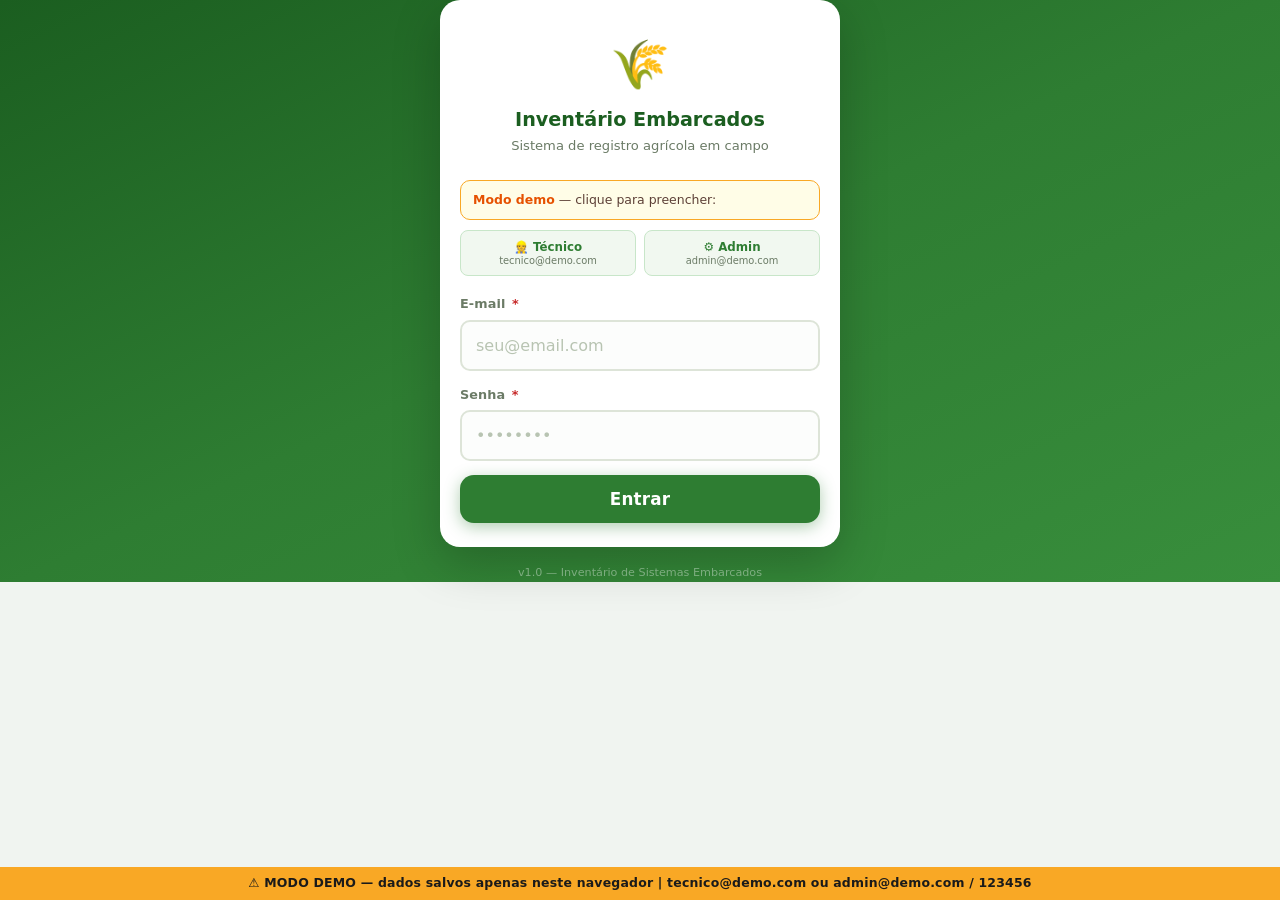
==== inventario.html @ 9b9efb74 "feat: sistema de inventário de sistemas embarcados agrícolas - Login com modo demo (Firebase mock vi" ====
<!DOCTYPE html>
<html lang="pt-BR">
<head>
  <meta charset="UTF-8">
  <meta name="viewport" content="width=device-width, initial-scale=1.0, maximum-scale=1.0">
  <meta name="theme-color" content="#1b5e20">
  <title>Inventário — Sistemas Embarcados</title>
  <link rel="stylesheet" href="css/style.css">
  <style>
    /* ── Grupos de equipamento ───────────────────────────── */
    .equip-group {
      background: #f5f8f4;
      border-radius: 12px;
      padding: 10px;
      margin-bottom: 10px;
    }
    .equip-group:last-child { margin-bottom: 0; }

    .equip-group__header {
      display: flex;
      align-items: center;
      gap: 7px;
      margin-bottom: 9px;
      padding-bottom: 7px;
      border-bottom: 1.5px solid #e0e8db;
    }
    .equip-group__icon { font-size: 1rem; line-height: 1; }
    .equip-group__name {
      font-size: .72rem;
      font-weight: 800;
      color: var(--green-dark);
      text-transform: uppercase;
      letter-spacing: .5px;
    }
    .equip-group__count {
      margin-left: auto;
      font-size: .68rem;
      color: var(--text-muted);
      font-weight: 600;
    }
    .equip-group__count.done { color: var(--green); }

    /* ── Cards multi-foto ────────────────────────────────── */
    .item-card {
      position: relative;
      background: var(--surface);
      border-radius: 10px;
      border: 1.5px solid var(--border);
      display: flex;
      flex-direction: column;
      overflow: hidden;
    }

    .item-card__header {
      display: flex;
      align-items: center;
      gap: 5px;
      padding: 8px 10px 7px;
      background: #f0f5ef;
      border-bottom: 1px solid var(--border);
    }
    .item-card__icon { font-size: .88rem; line-height: 1; }
    .item-card__name { font-size: .7rem; font-weight: 700; color: var(--green-dark); flex: 1; }
    .item-card__badge {
      font-size: .6rem;
      font-weight: 700;
      background: #e0ebe0;
      color: var(--text-muted);
      padding: 2px 7px;
      border-radius: 20px;
      min-width: 26px;
      text-align: center;
      transition: background .2s, color .2s;
      white-space: nowrap;
    }
    .item-card__badge.has-photos { background: var(--green); color: #fff; }

    .item-card__thumbs {
      display: flex;
      gap: 5px;
      padding: 7px 8px;
      min-height: 68px;
      overflow-x: auto;
      align-items: center;
      -webkit-overflow-scrolling: touch;
      scrollbar-width: none;
    }
    .item-card__thumbs::-webkit-scrollbar { display: none; }

    .thumb-item {
      position: relative;
      flex-shrink: 0;
      width: 50px;
      height: 50px;
      border-radius: 6px;
      overflow: hidden;
      background: #dde8d8;
    }
    .thumb-item img { width: 100%; height: 100%; object-fit: cover; display: block; }
    .thumb-del {
      position: absolute;
      top: 2px; right: 2px;
      width: 17px; height: 17px;
      border-radius: 50%;
      background: rgba(0,0,0,.6);
      color: #fff;
      border: none;
      font-size: 9px;
      display: flex; align-items: center; justify-content: center;
      cursor: pointer;
      padding: 0; line-height: 1;
      touch-action: manipulation;
      -webkit-tap-highlight-color: transparent;
    }

    .thumb-add {
      flex-shrink: 0;
      width: 50px; height: 50px;
      border-radius: 6px;
      border: 2px dashed #a5d6a7;
      display: flex; flex-direction: column;
      align-items: center; justify-content: center;
      gap: 1px;
      cursor: pointer;
      background: #f3f8f2;
      touch-action: manipulation;
      -webkit-tap-highlight-color: transparent;
      transition: background .15s, border-color .15s;
    }
    .thumb-add:active { background: #e2f0e2; border-color: var(--green); }
    .thumb-add__icon { font-size: 1.2rem; line-height: 1; }
    .thumb-add__text { font-size: .5rem; font-weight: 700; color: var(--green); text-transform: uppercase; letter-spacing: .3px; }

    .item-card__loading {
      display: none;
      position: absolute; inset: 0;
      background: rgba(255,255,255,.82);
      z-index: 5; border-radius: 10px;
      align-items: center; justify-content: center;
    }
    .item-card__loading.active { display: flex; }

    .item-card__fields {
      padding: 0 8px 8px;
      display: flex; flex-direction: column; gap: 5px;
    }
    .item-card__fields input {
      font-size: 14px;
      padding: 7px 9px;
      border: 1.5px solid var(--border);
      border-radius: 7px;
      width: 100%;
      background: #f9fbf8;
      color: var(--text);
      font-family: inherit;
      -webkit-appearance: none;
    }
    .item-card__fields input:focus {
      outline: none; border-color: var(--green-light); background: #fff;
    }
    .item-card__fields input::placeholder { color: #a8b8a4; font-size: .72rem; }

    /* input file escondido */
    .item-file { display: none; }
  </style>
</head>
<body>

<!-- ═══ TOPBAR ══════════════════════════════════════════════ -->
<header class="topbar">
  <div class="topbar__brand">
    <span class="brand-icon">🌾</span>
    <span>Embarcados</span>
  </div>
  <div class="topbar__actions">
    <span class="topbar__user" id="user-name"></span>
    <a href="admin.html" class="btn btn--ghost" id="admin-link" style="display:none">⚙</a>
    <button class="btn btn--ghost" id="btn-logout">Sair</button>
  </div>
</header>

<!-- ═══ FORMULÁRIO ══════════════════════════════════════════ -->
<main class="container">
  <form id="form-inventario" novalidate>

    <!-- ── IDENTIFICAÇÃO ──────────────────────────────────── -->
    <div class="simple-card">
      <p class="simple-card__title">🚜 Identificação</p>
      <div class="id-row">
        <div class="form-group" style="margin:0">
          <label for="matricula">Matrícula <span class="required">*</span></label>
          <input type="text" id="matricula" placeholder="Ex: 12345"
                 inputmode="numeric" autocomplete="off" style="font-weight:700">
        </div>
        <div class="form-group" style="margin:0">
          <label for="frota">Frota <span class="required">*</span></label>
          <input type="text" id="frota" placeholder="Ex: F-001"
                 autocomplete="off" style="font-weight:700">
        </div>
      </div>
    </div>

    <!-- ── STATUS ─────────────────────────────────────────── -->
    <div class="simple-card">
      <p class="simple-card__title">📋 Status <span class="required">*</span></p>
      <div class="status-row">
        <label class="status-btn" id="lbl-instalado">
          <input type="radio" name="status" value="instalados">
          ✅ Instalados
        </label>
        <label class="status-btn" id="lbl-retirado">
          <input type="radio" name="status" value="retirados">
          🔧 Retirados
        </label>
      </div>
    </div>

    <!-- ── FOTOS E SÉRIES ──────────────────────────────────── -->
    <div class="simple-card">
      <p class="simple-card__title">
        📷 Fotos e séries
        <span style="font-weight:400;text-transform:none;letter-spacing:0;font-size:.68rem">(série opcional · fotos ilimitadas)</span>
      </p>

      <!-- Barra de progresso global -->
      <div class="photo-progress">
        <div class="photo-progress__bar">
          <div class="photo-progress__fill" id="progress-fill"></div>
        </div>
        <span class="photo-progress__text" id="progress-text">0 / 8</span>
      </div>

      <!-- ══ BORDO — Bordo + Tela + Chip ══ -->
      <div class="equip-group" id="group-bordo">
        <div class="equip-group__header">
          <span class="equip-group__icon">📱</span>
          <span class="equip-group__name">Bordo</span>
          <span class="equip-group__count" id="count-bordo">0 / 3</span>
        </div>
        <div class="items-grid">

          <!-- Bordo (unidade) -->
          <div class="item-card" id="card-bordo">
            <div class="item-card__header">
              <span class="item-card__icon">📱</span>
              <span class="item-card__name">Bordo</span>
              <span class="item-card__badge" id="badge-bordo">0</span>
            </div>
            <div class="item-card__loading" id="loading-bordo"><span class="spinner spinner--green"></span></div>
            <div class="item-card__thumbs" id="thumbs-bordo">
              <label class="thumb-add" for="foto-bordo">
                <span class="thumb-add__icon">📷</span>
                <span class="thumb-add__text">foto</span>
              </label>
            </div>
            <input type="file" class="item-file" id="foto-bordo" accept="image/*" data-type="bordo" data-group="bordo">
            <div class="item-card__fields">
              <input type="text" id="serie-bordo" placeholder="Nº série bordo" autocomplete="off">
            </div>
          </div>

          <!-- Tela -->
          <div class="item-card" id="card-tela">
            <div class="item-card__header">
              <span class="item-card__icon">🖥</span>
              <span class="item-card__name">Tela</span>
              <span class="item-card__badge" id="badge-tela">0</span>
            </div>
            <div class="item-card__loading" id="loading-tela"><span class="spinner spinner--green"></span></div>
            <div class="item-card__thumbs" id="thumbs-tela">
              <label class="thumb-add" for="foto-tela">
                <span class="thumb-add__icon">📷</span>
                <span class="thumb-add__text">foto</span>
              </label>
            </div>
            <input type="file" class="item-file" id="foto-tela" accept="image/*" data-type="tela" data-group="bordo">
            <div class="item-card__fields">
              <input type="text" id="serie-tela" placeholder="Nº série tela" autocomplete="off">
            </div>
          </div>

          <!-- Chip Bordo -->
          <div class="item-card" id="card-chip-bordo">
            <div class="item-card__header">
              <span class="item-card__icon">📶</span>
              <span class="item-card__name">Chip Bordo</span>
              <span class="item-card__badge" id="badge-chip-bordo">0</span>
            </div>
            <div class="item-card__loading" id="loading-chip-bordo"><span class="spinner spinner--green"></span></div>
            <div class="item-card__thumbs" id="thumbs-chip-bordo">
              <label class="thumb-add" for="foto-chip-bordo">
                <span class="thumb-add__icon">📷</span>
                <span class="thumb-add__text">foto</span>
              </label>
            </div>
            <input type="file" class="item-file" id="foto-chip-bordo" accept="image/*" data-type="chip-bordo" data-group="bordo">
            <div class="item-card__fields">
              <input type="text" id="chip-bordo" placeholder="Número do chip" inputmode="numeric" autocomplete="off">
            </div>
          </div>

        </div>
      </div><!-- /group bordo -->

      <!-- ══ RÁDIO ══ -->
      <div class="equip-group" id="group-radio">
        <div class="equip-group__header">
          <span class="equip-group__icon">📻</span>
          <span class="equip-group__name">Rádio</span>
          <span class="equip-group__count" id="count-radio">0 / 1</span>
        </div>
        <div class="items-grid">

          <div class="item-card" id="card-radio">
            <div class="item-card__header">
              <span class="item-card__icon">📻</span>
              <span class="item-card__name">Rádio</span>
              <span class="item-card__badge" id="badge-radio">0</span>
            </div>
            <div class="item-card__loading" id="loading-radio"><span class="spinner spinner--green"></span></div>
            <div class="item-card__thumbs" id="thumbs-radio">
              <label class="thumb-add" for="foto-radio">
                <span class="thumb-add__icon">📷</span>
                <span class="thumb-add__text">foto</span>
              </label>
            </div>
            <input type="file" class="item-file" id="foto-radio" accept="image/*" data-type="radio" data-group="radio">
            <div class="item-card__fields">
              <input type="text" id="serie-radio" placeholder="Nº série rádio" autocomplete="off">
              <input type="text" id="id-radio"    placeholder="ID rádio"        autocomplete="off">
            </div>
          </div>

        </div>
      </div><!-- /group radio -->

      <!-- ══ PILOTO AUTOMÁTICO — Monitor + Receptor + Nave ══ -->
      <div class="equip-group" id="group-piloto">
        <div class="equip-group__header">
          <span class="equip-group__icon">🎯</span>
          <span class="equip-group__name">Piloto Automático</span>
          <span class="equip-group__count" id="count-piloto">0 / 3</span>
        </div>
        <div class="items-grid">

          <!-- Monitor -->
          <div class="item-card" id="card-monitor">
            <div class="item-card__header">
              <span class="item-card__icon">🖥</span>
              <span class="item-card__name">Monitor</span>
              <span class="item-card__badge" id="badge-monitor">0</span>
            </div>
            <div class="item-card__loading" id="loading-monitor"><span class="spinner spinner--green"></span></div>
            <div class="item-card__thumbs" id="thumbs-monitor">
              <label class="thumb-add" for="foto-monitor">
                <span class="thumb-add__icon">📷</span>
                <span class="thumb-add__text">foto</span>
              </label>
            </div>
            <input type="file" class="item-file" id="foto-monitor" accept="image/*" data-type="monitor" data-group="piloto">
            <div class="item-card__fields">
              <input type="text" id="serie-monitor" placeholder="Nº série monitor" autocomplete="off">
            </div>
          </div>

          <!-- Receptor -->
          <div class="item-card" id="card-receptor">
            <div class="item-card__header">
              <span class="item-card__icon">📡</span>
              <span class="item-card__name">Receptor</span>
              <span class="item-card__badge" id="badge-receptor">0</span>
            </div>
            <div class="item-card__loading" id="loading-receptor"><span class="spinner spinner--green"></span></div>
            <div class="item-card__thumbs" id="thumbs-receptor">
              <label class="thumb-add" for="foto-receptor">
                <span class="thumb-add__icon">📷</span>
                <span class="thumb-add__text">foto</span>
              </label>
            </div>
            <input type="file" class="item-file" id="foto-receptor" accept="image/*" data-type="receptor" data-group="piloto">
            <div class="item-card__fields">
              <input type="text" id="serie-receptor" placeholder="Nº série receptor" autocomplete="off">
            </div>
          </div>

          <!-- Nave -->
          <div class="item-card" id="card-nave">
            <div class="item-card__header">
              <span class="item-card__icon">🛰</span>
              <span class="item-card__name">Nave</span>
              <span class="item-card__badge" id="badge-nave">0</span>
            </div>
            <div class="item-card__loading" id="loading-nave"><span class="spinner spinner--green"></span></div>
            <div class="item-card__thumbs" id="thumbs-nave">
              <label class="thumb-add" for="foto-nave">
                <span class="thumb-add__icon">📷</span>
                <span class="thumb-add__text">foto</span>
              </label>
            </div>
            <input type="file" class="item-file" id="foto-nave" accept="image/*" data-type="nave" data-group="piloto">
            <div class="item-card__fields">
              <input type="text" id="serie-nave"  placeholder="Nº série nave"  autocomplete="off">
              <input type="text" id="serie-tm200" placeholder="Nº série TM200" autocomplete="off">
              <input type="text" id="serie-ag850" placeholder="Nº série AG850" autocomplete="off">
            </div>
          </div>

        </div>
      </div><!-- /group piloto -->

      <!-- ══ AUTOMAÇÃO ══ -->
      <div class="equip-group" id="group-automacao">
        <div class="equip-group__header">
          <span class="equip-group__icon">⚙️</span>
          <span class="equip-group__name">Automação</span>
          <span class="equip-group__count" id="count-automacao">0 / 1</span>
        </div>
        <div class="items-grid">

          <div class="item-card" id="card-automacao">
            <div class="item-card__header">
              <span class="item-card__icon">⚙️</span>
              <span class="item-card__name">Automação</span>
              <span class="item-card__badge" id="badge-automacao">0</span>
            </div>
            <div class="item-card__loading" id="loading-automacao"><span class="spinner spinner--green"></span></div>
            <div class="item-card__thumbs" id="thumbs-automacao">
              <label class="thumb-add" for="foto-automacao">
                <span class="thumb-add__icon">📷</span>
                <span class="thumb-add__text">foto</span>
              </label>
            </div>
            <input type="file" class="item-file" id="foto-automacao" accept="image/*" data-type="automacao" data-group="automacao">
            <div class="item-card__fields">
              <input type="text" id="serie-automacao" placeholder="Nº série automação" autocomplete="off">
            </div>
          </div>

        </div>
      </div><!-- /group automacao -->

    </div><!-- /simple-card fotos -->

    <!-- ── OBSERVAÇÃO ──────────────────────────────────────── -->
    <div class="simple-card">
      <p class="simple-card__title">📝 Observação <span style="font-weight:400;text-transform:none;letter-spacing:0;font-size:.68rem">(opcional)</span></p>
      <textarea id="observacao" placeholder="Alguma observação relevante…" rows="3"></textarea>
    </div>

    <div class="form-spacer"></div>
  </form>
</main>

<!-- ═══ SUBMIT FIXO ══════════════════════════════════════════ -->
<div class="submit-bar">
  <button type="submit" form="form-inventario" class="btn btn--primary" id="btn-submit">
    <span>📤</span> Enviar Inventário
  </button>
</div>

<script src="js/firebase-demo.js"></script>
<script src="js/compress.js"></script>
<script src="js/auth.js"></script>
<script src="js/app.js"></script>
</body>
</html>
---- css/style.css ----
/* ============================================================
   RESET & BASE
   ============================================================ */
*, *::before, *::after { box-sizing: border-box; margin: 0; padding: 0; }

:root {
  --green:        #2e7d32;
  --green-light:  #43a047;
  --green-dark:   #1b5e20;
  --green-bg:     #e8f5e9;
  --accent:       #f9a825;
  --bg:           #f0f4f0;
  --surface:      #ffffff;
  --border:       #dde4d8;
  --text:         #1a2918;
  --text-muted:   #6b7b66;
  --danger:       #c62828;
  --danger-bg:    #ffebee;
  --info:         #0277bd;
  --radius:       14px;
  --radius-sm:    10px;
  --radius-xs:    7px;
  --shadow:       0 2px 12px rgba(0,0,0,.09);
  --shadow-lg:    0 8px 32px rgba(0,0,0,.14);
  --transition:   .16s ease;
  --font:         'Segoe UI', system-ui, -apple-system, sans-serif;
  /* touch target mínimo */
  --touch:        48px;
}

/* iOS: prevent scroll bounce on body */
html {
  font-size: 16px;
  -webkit-text-size-adjust: 100%;
  height: -webkit-fill-available;
}

body {
  font-family: var(--font);
  background: var(--bg);
  color: var(--text);
  line-height: 1.5;
  min-height: 100vh;
  min-height: -webkit-fill-available;
  -webkit-font-smoothing: antialiased;
  /* remove delay de toque no iOS */
  touch-action: manipulation;
}

/* Remove tap highlight azul em todo o app */
* { -webkit-tap-highlight-color: transparent; }

img { max-width: 100%; display: block; }
a   { color: var(--green); text-decoration: none; }
button { font-family: var(--font); touch-action: manipulation; }

/* ============================================================
   TOPBAR
   ============================================================ */
.topbar {
  background: var(--green-dark);
  color: #fff;
  /* safe-area para notch do iPhone */
  padding: 0 max(16px, env(safe-area-inset-right)) 0 max(16px, env(safe-area-inset-left));
  height: 54px;
  display: flex;
  align-items: center;
  justify-content: space-between;
  position: sticky;
  top: 0;
  z-index: 100;
  box-shadow: 0 2px 10px rgba(0,0,0,.22);
}
.topbar__brand {
  display: flex;
  align-items: center;
  gap: 9px;
  font-size: 1rem;
  font-weight: 700;
}
.topbar__brand .brand-icon { font-size: 1.3rem; }
.topbar__actions { display: flex; align-items: center; gap: 4px; }
.topbar__user {
  font-size: .72rem;
  color: rgba(255,255,255,.6);
  max-width: 110px;
  overflow: hidden;
  text-overflow: ellipsis;
  white-space: nowrap;
}

/* ============================================================
   BOTÕES
   ============================================================ */
.btn {
  display: inline-flex;
  align-items: center;
  justify-content: center;
  gap: 6px;
  border: none;
  border-radius: var(--radius-sm);
  cursor: pointer;
  font-weight: 600;
  transition: all var(--transition);
  touch-action: manipulation;
  user-select: none;
  text-decoration: none;
  white-space: nowrap;
  /* touch target mínimo */
  min-height: var(--touch);
}
.btn:active { transform: scale(.95); opacity: .9; }

.btn--primary {
  background: var(--green);
  color: #fff;
  padding: 0 20px;
  font-size: 1.05rem;
  width: 100%;
  border-radius: var(--radius);
  letter-spacing: .2px;
  box-shadow: 0 4px 16px rgba(46,125,50,.38);
  font-weight: 700;
}
.btn--primary:active { background: var(--green-light); }

.btn--outline {
  background: transparent;
  border: 2px solid var(--green);
  color: var(--green);
  padding: 0 16px;
  font-size: .88rem;
  min-height: 44px;
}
.btn--outline:active { background: var(--green-bg); }

.btn--ghost {
  background: transparent;
  color: rgba(255,255,255,.82);
  padding: 0 10px;
  font-size: .82rem;
  min-height: 40px;
}
.btn--ghost:active { background: rgba(255,255,255,.13); }

.btn--danger { background: var(--danger); color: #fff; padding: 0 16px; font-size: .88rem; }
.btn--sm { padding: 0 14px; font-size: .84rem; min-height: 40px; }
.btn--xs { padding: 0 10px; font-size: .76rem; min-height: 34px; }

/* ============================================================
   INPUTS — 16px previne zoom automático do iOS
   ============================================================ */
label {
  display: block;
  font-size: .8rem;
  font-weight: 700;
  color: var(--text-muted);
  margin-bottom: 6px;
  letter-spacing: .1px;
}
label .required { color: var(--danger); margin-left: 2px; }

input[type="text"],
input[type="email"],
input[type="password"],
input[type="search"],
textarea,
select {
  width: 100%;
  /* 16px = iOS não faz zoom automático no focus */
  padding: 14px;
  border: 2px solid var(--border);
  border-radius: var(--radius-sm);
  font-family: var(--font);
  font-size: 16px;
  background: #fcfdfc;
  color: var(--text);
  transition: border-color var(--transition), box-shadow var(--transition);
  appearance: none;
  -webkit-appearance: none;
  min-height: var(--touch);
}
input:focus, textarea:focus, select:focus {
  outline: none;
  border-color: var(--green);
  background: #fff;
  box-shadow: 0 0 0 3px rgba(46,125,50,.12);
}
input::placeholder, textarea::placeholder { color: #b8c4b2; }

select {
  background-image: url("data:image/svg+xml,%3Csvg xmlns='http://www.w3.org/2000/svg' width='12' height='8'%3E%3Cpath d='M1 1l5 5 5-5' stroke='%236b7b66' stroke-width='2' fill='none' stroke-linecap='round'/%3E%3C/svg%3E");
  background-repeat: no-repeat;
  background-position: right 14px center;
  padding-right: 40px;
}
textarea { resize: vertical; min-height: 90px; font-size: 16px; }

.form-group { margin-bottom: 14px; }
.form-group:last-child { margin-bottom: 0; }

/* ============================================================
   CARDS DE SEÇÃO
   ============================================================ */
.simple-card {
  background: var(--surface);
  border-radius: var(--radius);
  box-shadow: var(--shadow);
  padding: 16px;
  margin-bottom: 10px;
}
.simple-card__title {
  font-size: .72rem;
  font-weight: 700;
  color: var(--text-muted);
  text-transform: uppercase;
  letter-spacing: .6px;
  margin-bottom: 14px;
  display: flex;
  align-items: center;
  gap: 6px;
}

/* ============================================================
   STATUS BUTTONS
   ============================================================ */
.status-row { display: grid; grid-template-columns: 1fr 1fr; gap: 10px; }

.status-btn {
  display: flex;
  align-items: center;
  justify-content: center;
  gap: 8px;
  /* altura generosa para dedo */
  min-height: 58px;
  padding: 0 10px;
  border: 2px solid var(--border);
  border-radius: var(--radius);
  cursor: pointer;
  font-size: .95rem;
  font-weight: 700;
  background: #fafafa;
  transition: all var(--transition);
  user-select: none;
  touch-action: manipulation;
}
.status-btn input { display: none; }
.status-btn:active { transform: scale(.96); }

.status-btn.selected-instalado {
  background: var(--green-bg);
  border-color: var(--green);
  color: var(--green-dark);
  box-shadow: 0 2px 10px rgba(46,125,50,.2);
}
.status-btn.selected-retirado {
  background: var(--danger-bg);
  border-color: var(--danger);
  color: var(--danger);
  box-shadow: 0 2px 10px rgba(198,40,40,.15);
}

/* ============================================================
   PHOTO ITEM CARDS — mobile-first
   ============================================================ */

/* sempre 2 colunas no celular */
.items-grid {
  display: grid;
  grid-template-columns: 1fr 1fr;
  gap: 10px;
}
/* só expande para 3 colunas em telas largas (tablet/desktop) */
@media (min-width: 600px) {
  .items-grid { grid-template-columns: repeat(3, 1fr); }
}

.item-card {
  background: #fafcf9;
  border: 2px dashed var(--border);
  border-radius: var(--radius);
  overflow: hidden;
  display: flex;
  flex-direction: column;
  transition: border-color var(--transition), box-shadow var(--transition), transform var(--transition);
  /* remove tap highlight */
  -webkit-tap-highlight-color: transparent;
}
.item-card:active     { transform: scale(.97); }
.item-card.has-photo  {
  border-style: solid;
  border-color: var(--green);
  box-shadow: 0 3px 14px rgba(46,125,50,.2);
  background: #fff;
}

/* Área clicável da foto */
.item-card__photo {
  position: relative;
  /* altura confortável para toque */
  height: 130px;
  flex-shrink: 0;
  overflow: hidden;
  background: #f5f8f4;
}

.item-card__trigger {
  display: flex;
  flex-direction: column;
  align-items: center;
  justify-content: center;
  gap: 5px;
  height: 100%;
  cursor: pointer;
  padding: 10px 8px;
  -webkit-tap-highlight-color: transparent;
}
.item-card__trigger:active { background: rgba(46,125,50,.07); }

.item-card__icon { font-size: 1.8rem; line-height: 1; }
.item-card__name {
  font-size: .8rem;
  font-weight: 700;
  color: var(--text);
  text-align: center;
  line-height: 1.2;
}
.item-card__hint {
  font-size: .68rem;
  color: var(--text-muted);
  margin-top: 1px;
}

.item-card.has-photo .item-card__trigger { display: none; }

.item-card__preview {
  width: 100%;
  height: 100%;
  object-fit: cover;
  display: none;
  position: absolute;
  inset: 0;
}
.item-card.has-photo .item-card__preview { display: block; }

/* Overlay escuro com nome e botão refazer */
.item-card__overlay {
  display: none;
  position: absolute;
  bottom: 0; left: 0; right: 0;
  background: linear-gradient(transparent, rgba(0,0,0,.7));
  padding: 18px 10px 8px;
  align-items: flex-end;
  justify-content: space-between;
  z-index: 2;
}
.item-card.has-photo .item-card__overlay { display: flex; }

.item-card__done-label {
  font-size: .72rem;
  font-weight: 700;
  color: #fff;
  display: flex;
  align-items: center;
  gap: 5px;
}
.item-card__done-label::before {
  content: '✔';
  background: var(--green);
  width: 18px; height: 18px;
  border-radius: 50%;
  display: flex; align-items: center; justify-content: center;
  font-size: .6rem;
  flex-shrink: 0;
}

/* Botão refazer — área de toque grande */
.btn-retake {
  background: rgba(255,255,255,.2);
  border: 1px solid rgba(255,255,255,.45);
  color: #fff;
  font-size: .68rem;
  font-weight: 700;
  padding: 6px 10px;
  min-height: 32px;
  border-radius: 20px;
  cursor: pointer;
  backdrop-filter: blur(4px);
  -webkit-backdrop-filter: blur(4px);
  touch-action: manipulation;
  -webkit-tap-highlight-color: transparent;
}
.btn-retake:active { background: rgba(255,255,255,.38); }

/* Loading */
.item-card__loading {
  display: none;
  position: absolute;
  inset: 0;
  background: rgba(255,255,255,.88);
  align-items: center;
  justify-content: center;
  z-index: 3;
}

/* File input transparente — cobre toda a área da foto */
input[type="file"].item-file {
  position: absolute;
  inset: 0;
  opacity: 0;
  cursor: pointer;
  width: 100%;
  height: 100%;
  padding: 0;
  border: none;
  z-index: 1;
  /* sem font-size fix aqui pois não é digitável */
  font-size: inherit;
}
.item-card.has-photo input[type="file"].item-file { display: none; }

/* Campos de série abaixo da foto */
.item-card__fields {
  padding: 8px;
  display: flex;
  flex-direction: column;
  gap: 6px;
  border-top: 1px solid var(--border);
  background: #fff;
}
/* inputs dentro do card — 16px previne zoom do iOS */
.item-card__fields input {
  width: 100%;
  padding: 9px 10px;
  border: 1.5px solid var(--border);
  border-radius: var(--radius-xs);
  font-size: 16px;
  font-family: var(--font);
  background: #fafafa;
  color: var(--text);
  transition: border-color var(--transition);
  /* touch target mínimo */
  min-height: 42px;
  appearance: none;
  -webkit-appearance: none;
}
.item-card__fields input:focus {
  outline: none;
  border-color: var(--green);
  background: #fff;
  box-shadow: 0 0 0 3px rgba(46,125,50,.1);
}
.item-card__fields input::placeholder { color: #c0cab9; font-size: 14px; }

/* ============================================================
   SECTION DIVIDER
   ============================================================ */
.section-label {
  font-size: .7rem;
  font-weight: 700;
  color: var(--green);
  text-transform: uppercase;
  letter-spacing: .6px;
  margin: 14px 0 8px;
  padding-bottom: 5px;
  border-bottom: 1.5px solid var(--green-bg);
  display: flex;
  align-items: center;
  gap: 6px;
}
.section-label:first-child { margin-top: 0; }

/* ============================================================
   PROGRESS BAR
   ============================================================ */
.photo-progress {
  display: flex;
  align-items: center;
  gap: 10px;
  margin-bottom: 14px;
}
.photo-progress__bar {
  flex: 1;
  height: 6px;
  background: var(--border);
  border-radius: 3px;
  overflow: hidden;
}
.photo-progress__fill {
  height: 100%;
  background: linear-gradient(90deg, var(--green), var(--green-light));
  border-radius: 3px;
  transition: width .45s cubic-bezier(.4,0,.2,1);
  width: 0%;
}
.photo-progress__text {
  font-size: .78rem;
  font-weight: 700;
  color: var(--text-muted);
  white-space: nowrap;
  min-width: 48px;
  text-align: right;
}

/* ============================================================
   IDENTIFICAÇÃO
   ============================================================ */
.id-row { display: grid; grid-template-columns: 1fr 1fr; gap: 10px; }

/* ============================================================
   SUBMIT FIXO — com safe-area para iPhone com home bar
   ============================================================ */
.submit-bar {
  position: fixed;
  bottom: 0;
  left: 0;
  right: 0;
  padding: 10px 16px;
  /* safe-area para iPhone X+ */
  padding-bottom: max(16px, env(safe-area-inset-bottom));
  background: rgba(240,244,240,.97);
  backdrop-filter: blur(14px);
  -webkit-backdrop-filter: blur(14px);
  border-top: 1px solid var(--border);
  z-index: 50;
}
.submit-bar .btn--primary {
  max-width: 640px;
  margin: 0 auto;
  display: flex;
  /* altura extra no submit principal */
  min-height: 54px;
  font-size: 1.08rem;
}

/* espaço no final do form para não ocultar conteúdo atrás do submit fixo */
.form-spacer { height: 90px; }

/* ============================================================
   SPINNER
   ============================================================ */
.spinner {
  display: inline-block;
  width: 20px; height: 20px;
  border: 3px solid rgba(255,255,255,.3);
  border-top-color: #fff;
  border-radius: 50%;
  animation: spin .65s linear infinite;
  flex-shrink: 0;
}
.spinner--green {
  border-color: rgba(46,125,50,.18);
  border-top-color: var(--green);
}
@keyframes spin { to { transform: rotate(360deg); } }

/* ============================================================
   TOAST — posicionado acima do submit fixo
   ============================================================ */
.toast {
  position: fixed;
  bottom: calc(80px + env(safe-area-inset-bottom));
  left: 50%;
  transform: translateX(-50%) translateY(16px);
  background: #252d23;
  color: #fff;
  padding: 13px 24px;
  border-radius: 30px;
  font-size: .9rem;
  font-weight: 600;
  z-index: 9999;
  opacity: 0;
  transition: transform .22s ease, opacity .22s ease;
  white-space: nowrap;
  box-shadow: var(--shadow-lg);
  pointer-events: none;
  max-width: calc(100vw - 32px);
  text-align: center;
}
.toast--visible { transform: translateX(-50%) translateY(0); opacity: 1; }
.toast--success { background: var(--green); }
.toast--error   { background: var(--danger); }
.toast--info    { background: var(--info); }

/* ============================================================
   LOGIN
   ============================================================ */
.login-wrapper {
  min-height: 100vh;
  min-height: -webkit-fill-available;
  display: flex;
  flex-direction: column;
  align-items: center;
  justify-content: center;
  padding: env(safe-area-inset-top, 24px) 16px env(safe-area-inset-bottom, 24px);
  background: linear-gradient(155deg, #1b5e20 0%, #2e7d32 50%, #388e3c 100%);
}
.login-card {
  background: #fff;
  border-radius: 20px;
  padding: 28px 20px 24px;
  width: 100%;
  max-width: 400px;
  box-shadow: 0 16px 48px rgba(0,0,0,.22);
}
.login-logo { text-align: center; margin-bottom: 24px; }
.login-logo .logo-icon { font-size: 3rem; }
.login-logo h1 {
  font-size: 1.2rem;
  font-weight: 800;
  color: var(--green-dark);
  margin-top: 8px;
  line-height: 1.25;
}
.login-logo p { font-size: .82rem; color: var(--text-muted); margin-top: 4px; }

.login-demo-hint {
  background: #fffde7;
  border: 1px solid #f9a825;
  border-radius: var(--radius-sm);
  padding: 10px 12px;
  font-size: .78rem;
  color: #5d4037;
  margin-bottom: 10px;
  line-height: 1.5;
}
.login-demo-hint strong { color: #e65100; }

.login-error {
  background: var(--danger-bg);
  color: var(--danger);
  border-radius: var(--radius-sm);
  padding: 12px 14px;
  font-size: .88rem;
  display: none;
  margin-bottom: 14px;
  font-weight: 500;
}

.version-tag {
  text-align: center;
  margin-top: 18px;
  font-size: .7rem;
  color: rgba(255,255,255,.38);
}

/* ============================================================
   PAGE HEADER
   ============================================================ */
.page-header {
  background: linear-gradient(135deg, var(--green-dark), var(--green-light));
  color: #fff;
  padding: 18px 16px 16px;
  margin-bottom: 14px;
}
.page-header h1 { font-size: 1.2rem; font-weight: 800; }
.page-header p  { font-size: .82rem; opacity: .82; margin-top: 3px; }

/* ============================================================
   CONTAINER
   ============================================================ */
.container {
  max-width: 640px;
  margin: 0 auto;
  padding: 14px;
  /* safe-area horizontal para iPhone em landscape */
  padding-left:  max(14px, env(safe-area-inset-left));
  padding-right: max(14px, env(safe-area-inset-right));
}

/* ============================================================
   BADGE
   ============================================================ */
.badge {
  display: inline-flex;
  align-items: center;
  padding: 3px 10px;
  border-radius: 20px;
  font-size: .73rem;
  font-weight: 700;
}
.badge--green { background: var(--green-bg); color: var(--green); }
.badge--red   { background: var(--danger-bg); color: var(--danger); }
.badge--blue  { background: #e3f2fd; color: #0277bd; }
.badge--gray  { background: #f5f5f5; color: #757575; }
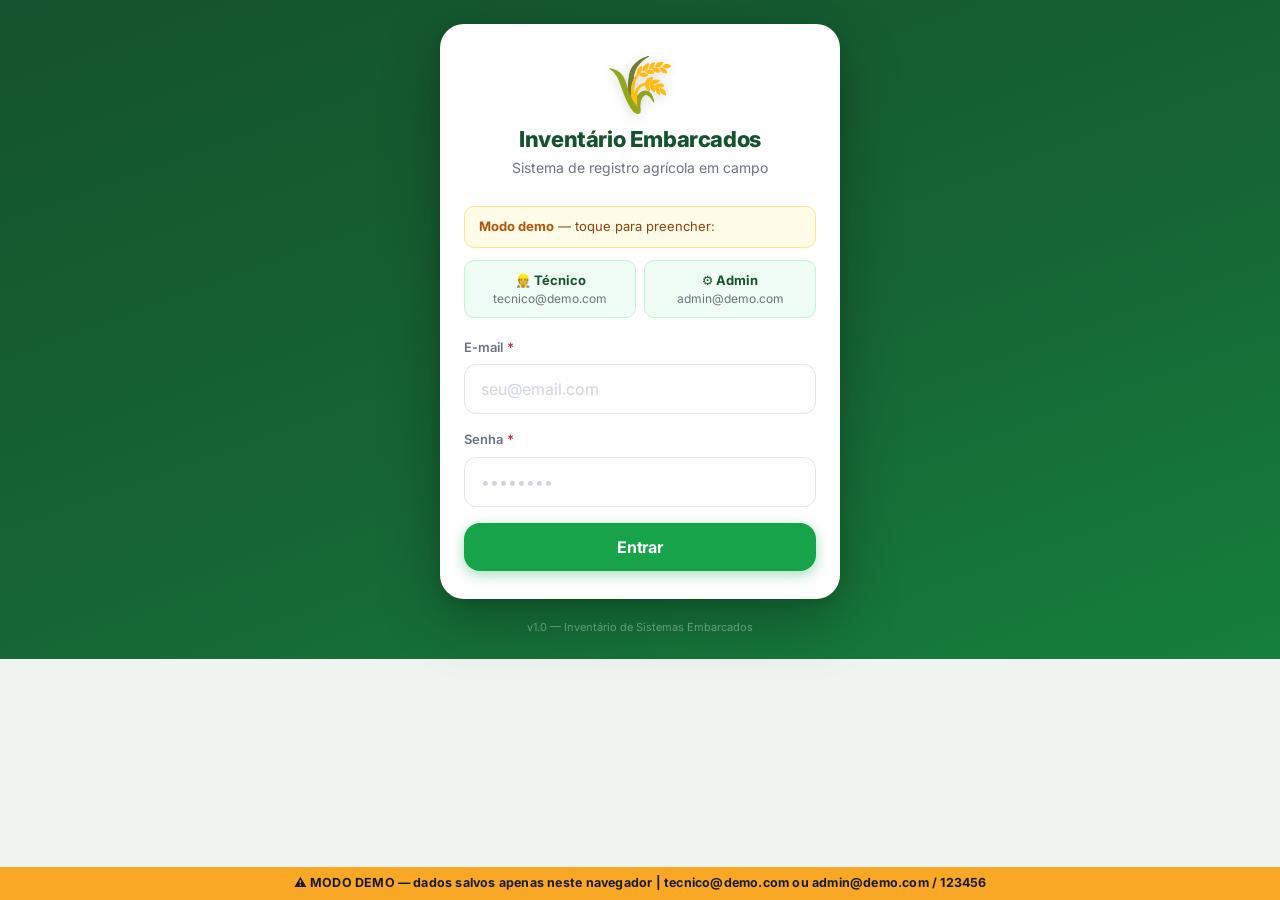
==== commit a9c4fa07: "redesign: UX mobile completo — layout limpo, fontes 16px, touch targets maiores - CSS totalmente ree" ====
--- a/inventario.html
+++ b/inventario.html
@@ -2,167 +2,12 @@
 <html lang="pt-BR">
 <head>
   <meta charset="UTF-8">
-  <meta name="viewport" content="width=device-width, initial-scale=1.0, maximum-scale=1.0">
-  <meta name="theme-color" content="#1b5e20">
+  <meta name="viewport" content="width=device-width, initial-scale=1.0, maximum-scale=1.0, viewport-fit=cover">
+  <meta name="theme-color" content="#14532d">
+  <meta name="apple-mobile-web-app-capable" content="yes">
+  <meta name="apple-mobile-web-app-status-bar-style" content="black-translucent">
   <title>Inventário — Sistemas Embarcados</title>
   <link rel="stylesheet" href="css/style.css">
-  <style>
-    /* ── Grupos de equipamento ───────────────────────────── */
-    .equip-group {
-      background: #f5f8f4;
-      border-radius: 12px;
-      padding: 10px;
-      margin-bottom: 10px;
-    }
-    .equip-group:last-child { margin-bottom: 0; }
-
-    .equip-group__header {
-      display: flex;
-      align-items: center;
-      gap: 7px;
-      margin-bottom: 9px;
-      padding-bottom: 7px;
-      border-bottom: 1.5px solid #e0e8db;
-    }
-    .equip-group__icon { font-size: 1rem; line-height: 1; }
-    .equip-group__name {
-      font-size: .72rem;
-      font-weight: 800;
-      color: var(--green-dark);
-      text-transform: uppercase;
-      letter-spacing: .5px;
-    }
-    .equip-group__count {
-      margin-left: auto;
-      font-size: .68rem;
-      color: var(--text-muted);
-      font-weight: 600;
-    }
-    .equip-group__count.done { color: var(--green); }
-
-    /* ── Cards multi-foto ────────────────────────────────── */
-    .item-card {
-      position: relative;
-      background: var(--surface);
-      border-radius: 10px;
-      border: 1.5px solid var(--border);
-      display: flex;
-      flex-direction: column;
-      overflow: hidden;
-    }
-
-    .item-card__header {
-      display: flex;
-      align-items: center;
-      gap: 5px;
-      padding: 8px 10px 7px;
-      background: #f0f5ef;
-      border-bottom: 1px solid var(--border);
-    }
-    .item-card__icon { font-size: .88rem; line-height: 1; }
-    .item-card__name { font-size: .7rem; font-weight: 700; color: var(--green-dark); flex: 1; }
-    .item-card__badge {
-      font-size: .6rem;
-      font-weight: 700;
-      background: #e0ebe0;
-      color: var(--text-muted);
-      padding: 2px 7px;
-      border-radius: 20px;
-      min-width: 26px;
-      text-align: center;
-      transition: background .2s, color .2s;
-      white-space: nowrap;
-    }
-    .item-card__badge.has-photos { background: var(--green); color: #fff; }
-
-    .item-card__thumbs {
-      display: flex;
-      gap: 5px;
-      padding: 7px 8px;
-      min-height: 68px;
-      overflow-x: auto;
-      align-items: center;
-      -webkit-overflow-scrolling: touch;
-      scrollbar-width: none;
-    }
-    .item-card__thumbs::-webkit-scrollbar { display: none; }
-
-    .thumb-item {
-      position: relative;
-      flex-shrink: 0;
-      width: 50px;
-      height: 50px;
-      border-radius: 6px;
-      overflow: hidden;
-      background: #dde8d8;
-    }
-    .thumb-item img { width: 100%; height: 100%; object-fit: cover; display: block; }
-    .thumb-del {
-      position: absolute;
-      top: 2px; right: 2px;
-      width: 17px; height: 17px;
-      border-radius: 50%;
-      background: rgba(0,0,0,.6);
-      color: #fff;
-      border: none;
-      font-size: 9px;
-      display: flex; align-items: center; justify-content: center;
-      cursor: pointer;
-      padding: 0; line-height: 1;
-      touch-action: manipulation;
-      -webkit-tap-highlight-color: transparent;
-    }
-
-    .thumb-add {
-      flex-shrink: 0;
-      width: 50px; height: 50px;
-      border-radius: 6px;
-      border: 2px dashed #a5d6a7;
-      display: flex; flex-direction: column;
-      align-items: center; justify-content: center;
-      gap: 1px;
-      cursor: pointer;
-      background: #f3f8f2;
-      touch-action: manipulation;
-      -webkit-tap-highlight-color: transparent;
-      transition: background .15s, border-color .15s;
-    }
-    .thumb-add:active { background: #e2f0e2; border-color: var(--green); }
-    .thumb-add__icon { font-size: 1.2rem; line-height: 1; }
-    .thumb-add__text { font-size: .5rem; font-weight: 700; color: var(--green); text-transform: uppercase; letter-spacing: .3px; }
-
-    .item-card__loading {
-      display: none;
-      position: absolute; inset: 0;
-      background: rgba(255,255,255,.82);
-      z-index: 5; border-radius: 10px;
-      align-items: center; justify-content: center;
-    }
-    .item-card__loading.active { display: flex; }
-
-    .item-card__fields {
-      padding: 0 8px 8px;
-      display: flex; flex-direction: column; gap: 5px;
-    }
-    .item-card__fields input {
-      font-size: 14px;
-      padding: 7px 9px;
-      border: 1.5px solid var(--border);
-      border-radius: 7px;
-      width: 100%;
-      background: #f9fbf8;
-      color: var(--text);
-      font-family: inherit;
-      -webkit-appearance: none;
-    }
-    .item-card__fields input:focus {
-      outline: none; border-color: var(--green-light); background: #fff;
-    }
-    .item-card__fields input::placeholder { color: #a8b8a4; font-size: .72rem; }
-
-    /* input file escondido */
-    .item-file { display: none; }
-  </style>
 </head>
 <body>
 
@@ -190,12 +35,12 @@
         <div class="form-group" style="margin:0">
           <label for="matricula">Matrícula <span class="required">*</span></label>
           <input type="text" id="matricula" placeholder="Ex: 12345"
-                 inputmode="numeric" autocomplete="off" style="font-weight:700">
+                 inputmode="numeric" autocomplete="off">
         </div>
         <div class="form-group" style="margin:0">
           <label for="frota">Frota <span class="required">*</span></label>
           <input type="text" id="frota" placeholder="Ex: F-001"
-                 autocomplete="off" style="font-weight:700">
+                 autocomplete="off">
         </div>
       </div>
     </div>
@@ -206,11 +51,13 @@
       <div class="status-row">
         <label class="status-btn" id="lbl-instalado">
           <input type="radio" name="status" value="instalados">
-          ✅ Instalados
+          <span class="status-emoji">✅</span>
+          <span class="status-label">Instalados</span>
         </label>
         <label class="status-btn" id="lbl-retirado">
           <input type="radio" name="status" value="retirados">
-          🔧 Retirados
+          <span class="status-emoji">🔧</span>
+          <span class="status-label">Retirados</span>
         </label>
       </div>
     </div>
@@ -219,7 +66,7 @@
     <div class="simple-card">
       <p class="simple-card__title">
         📷 Fotos e séries
-        <span style="font-weight:400;text-transform:none;letter-spacing:0;font-size:.68rem">(série opcional · fotos ilimitadas)</span>
+        <span style="font-weight:400;text-transform:none;letter-spacing:0;font-size:.75rem;color:var(--text-muted)">(série opcional · fotos ilimitadas)</span>
       </p>
 
       <!-- Barra de progresso global -->
@@ -250,12 +97,12 @@
             <div class="item-card__thumbs" id="thumbs-bordo">
               <label class="thumb-add" for="foto-bordo">
                 <span class="thumb-add__icon">📷</span>
-                <span class="thumb-add__text">foto</span>
+                <span class="thumb-add__text">Foto</span>
               </label>
             </div>
             <input type="file" class="item-file" id="foto-bordo" accept="image/*" data-type="bordo" data-group="bordo">
             <div class="item-card__fields">
-              <input type="text" id="serie-bordo" placeholder="Nº série bordo" autocomplete="off">
+              <input type="text" id="serie-bordo" placeholder="Nº série" autocomplete="off">
             </div>
           </div>
 
@@ -270,12 +117,12 @@
             <div class="item-card__thumbs" id="thumbs-tela">
               <label class="thumb-add" for="foto-tela">
                 <span class="thumb-add__icon">📷</span>
-                <span class="thumb-add__text">foto</span>
+                <span class="thumb-add__text">Foto</span>
               </label>
             </div>
             <input type="file" class="item-file" id="foto-tela" accept="image/*" data-type="tela" data-group="bordo">
             <div class="item-card__fields">
-              <input type="text" id="serie-tela" placeholder="Nº série tela" autocomplete="off">
+              <input type="text" id="serie-tela" placeholder="Nº série" autocomplete="off">
             </div>
           </div>
 
@@ -283,19 +130,19 @@
           <div class="item-card" id="card-chip-bordo">
             <div class="item-card__header">
               <span class="item-card__icon">📶</span>
-              <span class="item-card__name">Chip Bordo</span>
+              <span class="item-card__name">Chip</span>
               <span class="item-card__badge" id="badge-chip-bordo">0</span>
             </div>
             <div class="item-card__loading" id="loading-chip-bordo"><span class="spinner spinner--green"></span></div>
             <div class="item-card__thumbs" id="thumbs-chip-bordo">
               <label class="thumb-add" for="foto-chip-bordo">
                 <span class="thumb-add__icon">📷</span>
-                <span class="thumb-add__text">foto</span>
+                <span class="thumb-add__text">Foto</span>
               </label>
             </div>
             <input type="file" class="item-file" id="foto-chip-bordo" accept="image/*" data-type="chip-bordo" data-group="bordo">
             <div class="item-card__fields">
-              <input type="text" id="chip-bordo" placeholder="Número do chip" inputmode="numeric" autocomplete="off">
+              <input type="text" id="chip-bordo" placeholder="Nº chip" inputmode="numeric" autocomplete="off">
             </div>
           </div>
 
@@ -321,7 +168,7 @@
             <div class="item-card__thumbs" id="thumbs-radio">
               <label class="thumb-add" for="foto-radio">
                 <span class="thumb-add__icon">📷</span>
-                <span class="thumb-add__text">foto</span>
+                <span class="thumb-add__text">Foto</span>
               </label>
             </div>
             <input type="file" class="item-file" id="foto-radio" accept="image/*" data-type="radio" data-group="radio">
@@ -354,12 +201,12 @@
             <div class="item-card__thumbs" id="thumbs-monitor">
               <label class="thumb-add" for="foto-monitor">
                 <span class="thumb-add__icon">📷</span>
-                <span class="thumb-add__text">foto</span>
+                <span class="thumb-add__text">Foto</span>
               </label>
             </div>
             <input type="file" class="item-file" id="foto-monitor" accept="image/*" data-type="monitor" data-group="piloto">
             <div class="item-card__fields">
-              <input type="text" id="serie-monitor" placeholder="Nº série monitor" autocomplete="off">
+              <input type="text" id="serie-monitor" placeholder="Nº série" autocomplete="off">
             </div>
           </div>
 
@@ -374,12 +221,12 @@
             <div class="item-card__thumbs" id="thumbs-receptor">
               <label class="thumb-add" for="foto-receptor">
                 <span class="thumb-add__icon">📷</span>
-                <span class="thumb-add__text">foto</span>
+                <span class="thumb-add__text">Foto</span>
               </label>
             </div>
             <input type="file" class="item-file" id="foto-receptor" accept="image/*" data-type="receptor" data-group="piloto">
             <div class="item-card__fields">
-              <input type="text" id="serie-receptor" placeholder="Nº série receptor" autocomplete="off">
+              <input type="text" id="serie-receptor" placeholder="Nº série" autocomplete="off">
             </div>
           </div>
 
@@ -394,7 +241,7 @@
             <div class="item-card__thumbs" id="thumbs-nave">
               <label class="thumb-add" for="foto-nave">
                 <span class="thumb-add__icon">📷</span>
-                <span class="thumb-add__text">foto</span>
+                <span class="thumb-add__text">Foto</span>
               </label>
             </div>
             <input type="file" class="item-file" id="foto-nave" accept="image/*" data-type="nave" data-group="piloto">
@@ -427,7 +274,7 @@
             <div class="item-card__thumbs" id="thumbs-automacao">
               <label class="thumb-add" for="foto-automacao">
                 <span class="thumb-add__icon">📷</span>
-                <span class="thumb-add__text">foto</span>
+                <span class="thumb-add__text">Foto</span>
               </label>
             </div>
             <input type="file" class="item-file" id="foto-automacao" accept="image/*" data-type="automacao" data-group="automacao">
@@ -443,7 +290,7 @@
 
     <!-- ── OBSERVAÇÃO ──────────────────────────────────────── -->
     <div class="simple-card">
-      <p class="simple-card__title">📝 Observação <span style="font-weight:400;text-transform:none;letter-spacing:0;font-size:.68rem">(opcional)</span></p>
+      <p class="simple-card__title">📝 Observação <span style="font-weight:400;text-transform:none;letter-spacing:0;font-size:.75rem;color:var(--text-muted)">(opcional)</span></p>
       <textarea id="observacao" placeholder="Alguma observação relevante…" rows="3"></textarea>
     </div>
 
--- a/css/style.css
+++ b/css/style.css
@@ -1,34 +1,35 @@
 /* ============================================================
    RESET & BASE
    ============================================================ */
+@import url('https://fonts.googleapis.com/css2?family=Inter:wght@400;500;600;700;800&display=swap');
+
 *, *::before, *::after { box-sizing: border-box; margin: 0; padding: 0; }
 
 :root {
-  --green:        #2e7d32;
-  --green-light:  #43a047;
-  --green-dark:   #1b5e20;
-  --green-bg:     #e8f5e9;
-  --accent:       #f9a825;
+  --green:        #16a34a;
+  --green-light:  #4ade80;
+  --green-dark:   #14532d;
+  --green-bg:     #dcfce7;
+  --accent:       #f59e0b;
   --bg:           #f0f4f0;
   --surface:      #ffffff;
-  --border:       #dde4d8;
-  --text:         #1a2918;
-  --text-muted:   #6b7b66;
-  --danger:       #c62828;
-  --danger-bg:    #ffebee;
-  --info:         #0277bd;
-  --radius:       14px;
-  --radius-sm:    10px;
-  --radius-xs:    7px;
-  --shadow:       0 2px 12px rgba(0,0,0,.09);
-  --shadow-lg:    0 8px 32px rgba(0,0,0,.14);
-  --transition:   .16s ease;
-  --font:         'Segoe UI', system-ui, -apple-system, sans-serif;
-  /* touch target mínimo */
+  --border:       #e2e8e0;
+  --text:         #111827;
+  --text-muted:   #6b7280;
+  --danger:       #dc2626;
+  --danger-bg:    #fef2f2;
+  --info:         #0284c7;
+  --radius:       16px;
+  --radius-sm:    12px;
+  --radius-xs:    8px;
+  --shadow:       0 1px 3px rgba(0,0,0,.07), 0 1px 2px rgba(0,0,0,.05);
+  --shadow-md:    0 4px 12px rgba(0,0,0,.08), 0 2px 4px rgba(0,0,0,.05);
+  --shadow-lg:    0 12px 28px rgba(0,0,0,.12), 0 4px 8px rgba(0,0,0,.07);
+  --transition:   .15s ease;
+  --font:         'Inter', 'Segoe UI', system-ui, -apple-system, sans-serif;
   --touch:        48px;
 }
 
-/* iOS: prevent scroll bounce on body */
 html {
   font-size: 16px;
   -webkit-text-size-adjust: 100%;
@@ -43,15 +44,12 @@
   min-height: 100vh;
   min-height: -webkit-fill-available;
   -webkit-font-smoothing: antialiased;
-  /* remove delay de toque no iOS */
   touch-action: manipulation;
 }
 
-/* Remove tap highlight azul em todo o app */
 * { -webkit-tap-highlight-color: transparent; }
-
 img { max-width: 100%; display: block; }
-a   { color: var(--green); text-decoration: none; }
+a { color: var(--green); text-decoration: none; }
 button { font-family: var(--font); touch-action: manipulation; }
 
 /* ============================================================
@@ -60,16 +58,15 @@
 .topbar {
   background: var(--green-dark);
   color: #fff;
-  /* safe-area para notch do iPhone */
   padding: 0 max(16px, env(safe-area-inset-right)) 0 max(16px, env(safe-area-inset-left));
-  height: 54px;
+  height: 56px;
   display: flex;
   align-items: center;
   justify-content: space-between;
   position: sticky;
   top: 0;
   z-index: 100;
-  box-shadow: 0 2px 10px rgba(0,0,0,.22);
+  box-shadow: 0 2px 8px rgba(0,0,0,.2);
 }
 .topbar__brand {
   display: flex;
@@ -77,17 +74,20 @@
   gap: 9px;
   font-size: 1rem;
   font-weight: 700;
+  letter-spacing: -.2px;
 }
 .topbar__brand .brand-icon { font-size: 1.3rem; }
 .topbar__actions { display: flex; align-items: center; gap: 4px; }
 .topbar__user {
-  font-size: .72rem;
-  color: rgba(255,255,255,.6);
-  max-width: 110px;
+  font-size: .75rem;
+  color: rgba(255,255,255,.5);
+  max-width: 90px;
   overflow: hidden;
   text-overflow: ellipsis;
   white-space: nowrap;
-}
+  display: none;
+}
+@media (min-width: 420px) { .topbar__user { display: block; } }
 
 /* ============================================================
    BOTÕES
@@ -96,67 +96,69 @@
   display: inline-flex;
   align-items: center;
   justify-content: center;
-  gap: 6px;
+  gap: 7px;
   border: none;
   border-radius: var(--radius-sm);
   cursor: pointer;
+  font-family: var(--font);
   font-weight: 600;
   transition: all var(--transition);
   touch-action: manipulation;
   user-select: none;
   text-decoration: none;
   white-space: nowrap;
-  /* touch target mínimo */
   min-height: var(--touch);
-}
-.btn:active { transform: scale(.95); opacity: .9; }
+  letter-spacing: -.1px;
+}
+.btn:active { transform: scale(.96); opacity: .9; }
 
 .btn--primary {
   background: var(--green);
   color: #fff;
-  padding: 0 20px;
-  font-size: 1.05rem;
+  padding: 0 24px;
+  font-size: 1rem;
   width: 100%;
   border-radius: var(--radius);
-  letter-spacing: .2px;
-  box-shadow: 0 4px 16px rgba(46,125,50,.38);
-  font-weight: 700;
-}
-.btn--primary:active { background: var(--green-light); }
+  font-weight: 700;
+  box-shadow: 0 4px 14px rgba(22,163,74,.38);
+}
+.btn--primary:active { background: #15803d; }
 
 .btn--outline {
   background: transparent;
   border: 2px solid var(--green);
   color: var(--green);
   padding: 0 16px;
-  font-size: .88rem;
+  font-size: .875rem;
   min-height: 44px;
+  border-radius: var(--radius-sm);
 }
 .btn--outline:active { background: var(--green-bg); }
 
 .btn--ghost {
   background: transparent;
-  color: rgba(255,255,255,.82);
-  padding: 0 10px;
-  font-size: .82rem;
+  color: rgba(255,255,255,.8);
+  padding: 0 12px;
+  font-size: .875rem;
   min-height: 40px;
-}
-.btn--ghost:active { background: rgba(255,255,255,.13); }
-
-.btn--danger { background: var(--danger); color: #fff; padding: 0 16px; font-size: .88rem; }
-.btn--sm { padding: 0 14px; font-size: .84rem; min-height: 40px; }
-.btn--xs { padding: 0 10px; font-size: .76rem; min-height: 34px; }
+  border-radius: var(--radius-sm);
+}
+.btn--ghost:active { background: rgba(255,255,255,.15); }
+
+.btn--danger { background: var(--danger); color: #fff; padding: 0 16px; font-size: .875rem; }
+.btn--sm { padding: 0 14px; font-size: .875rem; min-height: 40px; }
+.btn--xs { padding: 0 10px; font-size: .8125rem; min-height: 36px; }
 
 /* ============================================================
    INPUTS — 16px previne zoom automático do iOS
    ============================================================ */
 label {
   display: block;
-  font-size: .8rem;
-  font-weight: 700;
+  font-size: .8125rem;
+  font-weight: 600;
   color: var(--text-muted);
-  margin-bottom: 6px;
-  letter-spacing: .1px;
+  margin-bottom: 7px;
+  letter-spacing: -.1px;
 }
 label .required { color: var(--danger); margin-left: 2px; }
 
@@ -167,13 +169,12 @@
 textarea,
 select {
   width: 100%;
-  /* 16px = iOS não faz zoom automático no focus */
-  padding: 14px;
-  border: 2px solid var(--border);
+  padding: 14px 16px;
+  border: 1.5px solid var(--border);
   border-radius: var(--radius-sm);
   font-family: var(--font);
-  font-size: 16px;
-  background: #fcfdfc;
+  font-size: 16px; /* iOS: previne zoom automático */
+  background: #fff;
   color: var(--text);
   transition: border-color var(--transition), box-shadow var(--transition);
   appearance: none;
@@ -183,20 +184,19 @@
 input:focus, textarea:focus, select:focus {
   outline: none;
   border-color: var(--green);
-  background: #fff;
-  box-shadow: 0 0 0 3px rgba(46,125,50,.12);
-}
-input::placeholder, textarea::placeholder { color: #b8c4b2; }
+  box-shadow: 0 0 0 3px rgba(22,163,74,.14);
+}
+input::placeholder, textarea::placeholder { color: #d1d5db; }
 
 select {
-  background-image: url("data:image/svg+xml,%3Csvg xmlns='http://www.w3.org/2000/svg' width='12' height='8'%3E%3Cpath d='M1 1l5 5 5-5' stroke='%236b7b66' stroke-width='2' fill='none' stroke-linecap='round'/%3E%3C/svg%3E");
+  background-image: url("data:image/svg+xml,%3Csvg xmlns='http://www.w3.org/2000/svg' width='12' height='8'%3E%3Cpath d='M1 1l5 5 5-5' stroke='%236b7280' stroke-width='2' fill='none' stroke-linecap='round'/%3E%3C/svg%3E");
   background-repeat: no-repeat;
-  background-position: right 14px center;
-  padding-right: 40px;
+  background-position: right 16px center;
+  padding-right: 44px;
 }
 textarea { resize: vertical; min-height: 90px; font-size: 16px; }
 
-.form-group { margin-bottom: 14px; }
+.form-group { margin-bottom: 16px; }
 .form-group:last-child { margin-bottom: 0; }
 
 /* ============================================================
@@ -206,16 +206,17 @@
   background: var(--surface);
   border-radius: var(--radius);
   box-shadow: var(--shadow);
-  padding: 16px;
-  margin-bottom: 10px;
+  padding: 20px 16px;
+  margin-bottom: 12px;
+  border: 1px solid var(--border);
 }
 .simple-card__title {
-  font-size: .72rem;
+  font-size: .75rem;
   font-weight: 700;
   color: var(--text-muted);
   text-transform: uppercase;
   letter-spacing: .6px;
-  margin-bottom: 14px;
+  margin-bottom: 16px;
   display: flex;
   align-items: center;
   gap: 6px;
@@ -231,244 +232,258 @@
   align-items: center;
   justify-content: center;
   gap: 8px;
-  /* altura generosa para dedo */
-  min-height: 58px;
-  padding: 0 10px;
+  min-height: 64px;
+  padding: 0 12px;
   border: 2px solid var(--border);
   border-radius: var(--radius);
   cursor: pointer;
-  font-size: .95rem;
+  font-size: .9375rem;
   font-weight: 700;
   background: #fafafa;
   transition: all var(--transition);
   user-select: none;
   touch-action: manipulation;
+  color: var(--text-muted);
+  flex-direction: column;
+  gap: 4px;
 }
 .status-btn input { display: none; }
-.status-btn:active { transform: scale(.96); }
+.status-btn:active { transform: scale(.97); }
+
+.status-btn .status-emoji { font-size: 1.5rem; line-height: 1; }
+.status-btn .status-label { font-size: .8125rem; }
 
 .status-btn.selected-instalado {
   background: var(--green-bg);
   border-color: var(--green);
   color: var(--green-dark);
-  box-shadow: 0 2px 10px rgba(46,125,50,.2);
+  box-shadow: 0 2px 10px rgba(22,163,74,.2);
 }
 .status-btn.selected-retirado {
   background: var(--danger-bg);
   border-color: var(--danger);
   color: var(--danger);
-  box-shadow: 0 2px 10px rgba(198,40,40,.15);
-}
-
-/* ============================================================
-   PHOTO ITEM CARDS — mobile-first
-   ============================================================ */
-
-/* sempre 2 colunas no celular */
+  box-shadow: 0 2px 10px rgba(220,38,38,.15);
+}
+
+/* ============================================================
+   GRUPOS DE EQUIPAMENTO
+   ============================================================ */
+.equip-group {
+  background: var(--surface);
+  border-radius: var(--radius);
+  border: 1px solid var(--border);
+  overflow: hidden;
+  margin-bottom: 12px;
+  box-shadow: var(--shadow);
+}
+.equip-group:last-child { margin-bottom: 0; }
+
+.equip-group__header {
+  display: flex;
+  align-items: center;
+  gap: 10px;
+  padding: 14px 16px;
+  background: #f8faf8;
+  border-bottom: 1px solid var(--border);
+}
+.equip-group__icon { font-size: 1.125rem; line-height: 1; }
+.equip-group__name {
+  font-size: .9375rem;
+  font-weight: 700;
+  color: var(--text);
+  flex: 1;
+  letter-spacing: -.1px;
+}
+.equip-group__count {
+  font-size: .75rem;
+  font-weight: 700;
+  background: #f3f4f6;
+  color: var(--text-muted);
+  padding: 4px 12px;
+  border-radius: 20px;
+  white-space: nowrap;
+}
+.equip-group__count.done {
+  background: var(--green-bg);
+  color: var(--green-dark);
+}
+
+/* ============================================================
+   GRADE DE ITEMS — sempre 2 col no celular
+   ============================================================ */
 .items-grid {
   display: grid;
-  grid-template-columns: 1fr 1fr;
-  gap: 10px;
-}
-/* só expande para 3 colunas em telas largas (tablet/desktop) */
+  grid-template-columns: repeat(2, 1fr);
+  gap: 0;
+  background: var(--border); /* as linhas divisórias são o fundo da grid */
+}
+.items-grid > .item-card {
+  border: none;
+  border-right: 1px solid var(--border);
+  border-bottom: 1px solid var(--border);
+}
+.items-grid > .item-card:nth-child(2n) { border-right: none; }
+.items-grid > .item-card:nth-last-child(-n+2):nth-child(odd),
+.items-grid > .item-card:last-child { border-bottom: none; }
+
 @media (min-width: 600px) {
   .items-grid { grid-template-columns: repeat(3, 1fr); }
-}
-
+  .items-grid > .item-card:nth-child(2n) { border-right: 1px solid var(--border); }
+  .items-grid > .item-card:nth-child(3n) { border-right: none; }
+}
+
+/* ============================================================
+   ITEM CARD (multi-foto)
+   ============================================================ */
 .item-card {
-  background: #fafcf9;
-  border: 2px dashed var(--border);
-  border-radius: var(--radius);
+  position: relative;
+  background: var(--surface);
+  display: flex;
+  flex-direction: column;
   overflow: hidden;
-  display: flex;
-  flex-direction: column;
-  transition: border-color var(--transition), box-shadow var(--transition), transform var(--transition);
-  /* remove tap highlight */
-  -webkit-tap-highlight-color: transparent;
-}
-.item-card:active     { transform: scale(.97); }
-.item-card.has-photo  {
-  border-style: solid;
-  border-color: var(--green);
-  box-shadow: 0 3px 14px rgba(46,125,50,.2);
-  background: #fff;
-}
-
-/* Área clicável da foto */
-.item-card__photo {
+}
+
+.item-card__header {
+  display: flex;
+  align-items: center;
+  gap: 6px;
+  padding: 10px 12px 9px;
+  background: #f9fbf9;
+  border-bottom: 1px solid #f0f4f0;
+}
+.item-card__icon { font-size: 1rem; line-height: 1; }
+.item-card__name {
+  font-size: .8125rem;
+  font-weight: 700;
+  color: var(--text);
+  flex: 1;
+  letter-spacing: -.1px;
+}
+.item-card__badge {
+  font-size: .6875rem;
+  font-weight: 700;
+  background: #f3f4f6;
+  color: var(--text-muted);
+  padding: 2px 8px;
+  border-radius: 20px;
+  min-width: 26px;
+  text-align: center;
+  transition: all .2s;
+  white-space: nowrap;
+}
+.item-card__badge.has-photos {
+  background: var(--green);
+  color: #fff;
+}
+
+/* Strip de thumbnails */
+.item-card__thumbs {
+  display: flex;
+  gap: 6px;
+  padding: 10px 10px;
+  min-height: 96px;
+  overflow-x: auto;
+  align-items: center;
+  -webkit-overflow-scrolling: touch;
+  scrollbar-width: none;
+  background: #fafcfa;
+}
+.item-card__thumbs::-webkit-scrollbar { display: none; }
+
+.thumb-item {
   position: relative;
-  /* altura confortável para toque */
-  height: 130px;
   flex-shrink: 0;
+  width: 68px;
+  height: 68px;
+  border-radius: 8px;
   overflow: hidden;
-  background: #f5f8f4;
-}
-
-.item-card__trigger {
-  display: flex;
-  flex-direction: column;
-  align-items: center;
-  justify-content: center;
-  gap: 5px;
-  height: 100%;
+  background: #dde8d8;
+  box-shadow: 0 1px 4px rgba(0,0,0,.12);
+}
+.thumb-item img { width: 100%; height: 100%; object-fit: cover; display: block; }
+
+.thumb-del {
+  position: absolute;
+  top: 3px; right: 3px;
+  width: 22px; height: 22px;
+  border-radius: 50%;
+  background: rgba(0,0,0,.65);
+  color: #fff;
+  border: none;
+  font-size: 10px;
+  display: flex; align-items: center; justify-content: center;
   cursor: pointer;
-  padding: 10px 8px;
-  -webkit-tap-highlight-color: transparent;
-}
-.item-card__trigger:active { background: rgba(46,125,50,.07); }
-
-.item-card__icon { font-size: 1.8rem; line-height: 1; }
-.item-card__name {
-  font-size: .8rem;
-  font-weight: 700;
-  color: var(--text);
-  text-align: center;
-  line-height: 1.2;
-}
-.item-card__hint {
-  font-size: .68rem;
-  color: var(--text-muted);
-  margin-top: 1px;
-}
-
-.item-card.has-photo .item-card__trigger { display: none; }
-
-.item-card__preview {
-  width: 100%;
-  height: 100%;
-  object-fit: cover;
-  display: none;
-  position: absolute;
-  inset: 0;
-}
-.item-card.has-photo .item-card__preview { display: block; }
-
-/* Overlay escuro com nome e botão refazer */
-.item-card__overlay {
-  display: none;
-  position: absolute;
-  bottom: 0; left: 0; right: 0;
-  background: linear-gradient(transparent, rgba(0,0,0,.7));
-  padding: 18px 10px 8px;
-  align-items: flex-end;
-  justify-content: space-between;
-  z-index: 2;
-}
-.item-card.has-photo .item-card__overlay { display: flex; }
-
-.item-card__done-label {
-  font-size: .72rem;
-  font-weight: 700;
-  color: #fff;
-  display: flex;
-  align-items: center;
-  gap: 5px;
-}
-.item-card__done-label::before {
-  content: '✔';
-  background: var(--green);
-  width: 18px; height: 18px;
-  border-radius: 50%;
-  display: flex; align-items: center; justify-content: center;
-  font-size: .6rem;
+  padding: 0; line-height: 1;
+  touch-action: manipulation;
+}
+.thumb-del:active { background: rgba(220,38,38,.85); }
+
+.thumb-add {
   flex-shrink: 0;
-}
-
-/* Botão refazer — área de toque grande */
-.btn-retake {
-  background: rgba(255,255,255,.2);
-  border: 1px solid rgba(255,255,255,.45);
-  color: #fff;
-  font-size: .68rem;
-  font-weight: 700;
-  padding: 6px 10px;
-  min-height: 32px;
-  border-radius: 20px;
+  width: 68px; height: 68px;
+  border-radius: 8px;
+  border: 2px dashed #86efac;
+  display: flex; flex-direction: column;
+  align-items: center; justify-content: center;
+  gap: 3px;
   cursor: pointer;
-  backdrop-filter: blur(4px);
-  -webkit-backdrop-filter: blur(4px);
+  background: #f0fdf4;
   touch-action: manipulation;
-  -webkit-tap-highlight-color: transparent;
-}
-.btn-retake:active { background: rgba(255,255,255,.38); }
-
-/* Loading */
+  transition: background .15s, border-color .15s;
+}
+.thumb-add:active { background: #dcfce7; border-color: var(--green); }
+.thumb-add__icon { font-size: 1.4rem; line-height: 1; }
+.thumb-add__text {
+  font-size: .5625rem;
+  font-weight: 700;
+  color: var(--green);
+  text-transform: uppercase;
+  letter-spacing: .4px;
+}
+
+/* Loading overlay do card */
 .item-card__loading {
   display: none;
-  position: absolute;
-  inset: 0;
+  position: absolute; inset: 0;
   background: rgba(255,255,255,.88);
-  align-items: center;
-  justify-content: center;
-  z-index: 3;
-}
-
-/* File input transparente — cobre toda a área da foto */
-input[type="file"].item-file {
-  position: absolute;
-  inset: 0;
-  opacity: 0;
-  cursor: pointer;
-  width: 100%;
-  height: 100%;
-  padding: 0;
-  border: none;
-  z-index: 1;
-  /* sem font-size fix aqui pois não é digitável */
-  font-size: inherit;
-}
-.item-card.has-photo input[type="file"].item-file { display: none; }
-
-/* Campos de série abaixo da foto */
+  z-index: 5; border-radius: 0;
+  align-items: center; justify-content: center;
+}
+.item-card__loading.active { display: flex; }
+
+/* Campos de série abaixo dos thumbs */
 .item-card__fields {
-  padding: 8px;
-  display: flex;
-  flex-direction: column;
-  gap: 6px;
-  border-top: 1px solid var(--border);
+  padding: 8px 10px 10px;
+  display: flex; flex-direction: column; gap: 6px;
   background: #fff;
-}
-/* inputs dentro do card — 16px previne zoom do iOS */
+  border-top: 1px solid #f0f4f0;
+}
+/* 16px CRÍTICO — previne zoom do iOS */
 .item-card__fields input {
-  width: 100%;
-  padding: 9px 10px;
+  font-size: 16px;
+  padding: 9px 12px;
   border: 1.5px solid var(--border);
   border-radius: var(--radius-xs);
-  font-size: 16px;
+  width: 100%;
+  background: #f9fafb;
+  color: var(--text);
   font-family: var(--font);
-  background: #fafafa;
-  color: var(--text);
+  -webkit-appearance: none;
+  appearance: none;
+  min-height: 42px;
   transition: border-color var(--transition);
-  /* touch target mínimo */
-  min-height: 42px;
-  appearance: none;
-  -webkit-appearance: none;
 }
 .item-card__fields input:focus {
   outline: none;
   border-color: var(--green);
   background: #fff;
-  box-shadow: 0 0 0 3px rgba(46,125,50,.1);
-}
-.item-card__fields input::placeholder { color: #c0cab9; font-size: 14px; }
-
-/* ============================================================
-   SECTION DIVIDER
-   ============================================================ */
-.section-label {
-  font-size: .7rem;
-  font-weight: 700;
-  color: var(--green);
-  text-transform: uppercase;
-  letter-spacing: .6px;
-  margin: 14px 0 8px;
-  padding-bottom: 5px;
-  border-bottom: 1.5px solid var(--green-bg);
-  display: flex;
-  align-items: center;
-  gap: 6px;
-}
-.section-label:first-child { margin-top: 0; }
+  box-shadow: 0 0 0 3px rgba(22,163,74,.12);
+}
+.item-card__fields input::placeholder { color: #d1d5db; font-size: .875rem; }
+
+/* Input file sempre escondido */
+.item-file { display: none; }
 
 /* ============================================================
    PROGRESS BAR
@@ -476,51 +491,48 @@
 .photo-progress {
   display: flex;
   align-items: center;
-  gap: 10px;
-  margin-bottom: 14px;
+  gap: 12px;
+  margin-bottom: 16px;
 }
 .photo-progress__bar {
   flex: 1;
-  height: 6px;
-  background: var(--border);
-  border-radius: 3px;
+  height: 8px;
+  background: #e5e7eb;
+  border-radius: 4px;
   overflow: hidden;
 }
 .photo-progress__fill {
   height: 100%;
   background: linear-gradient(90deg, var(--green), var(--green-light));
-  border-radius: 3px;
+  border-radius: 4px;
   transition: width .45s cubic-bezier(.4,0,.2,1);
   width: 0%;
 }
 .photo-progress__text {
-  font-size: .78rem;
+  font-size: .8125rem;
   font-weight: 700;
   color: var(--text-muted);
   white-space: nowrap;
-  min-width: 48px;
+  min-width: 44px;
   text-align: right;
 }
 
 /* ============================================================
    IDENTIFICAÇÃO
    ============================================================ */
-.id-row { display: grid; grid-template-columns: 1fr 1fr; gap: 10px; }
-
-/* ============================================================
-   SUBMIT FIXO — com safe-area para iPhone com home bar
+.id-row { display: grid; grid-template-columns: 1fr 1fr; gap: 12px; }
+
+/* ============================================================
+   SUBMIT FIXO
    ============================================================ */
 .submit-bar {
   position: fixed;
-  bottom: 0;
-  left: 0;
-  right: 0;
-  padding: 10px 16px;
-  /* safe-area para iPhone X+ */
+  bottom: 0; left: 0; right: 0;
+  padding: 12px 16px;
   padding-bottom: max(16px, env(safe-area-inset-bottom));
   background: rgba(240,244,240,.97);
-  backdrop-filter: blur(14px);
-  -webkit-backdrop-filter: blur(14px);
+  backdrop-filter: blur(16px);
+  -webkit-backdrop-filter: blur(16px);
   border-top: 1px solid var(--border);
   z-index: 50;
 }
@@ -528,13 +540,10 @@
   max-width: 640px;
   margin: 0 auto;
   display: flex;
-  /* altura extra no submit principal */
-  min-height: 54px;
-  font-size: 1.08rem;
-}
-
-/* espaço no final do form para não ocultar conteúdo atrás do submit fixo */
-.form-spacer { height: 90px; }
+  min-height: 56px;
+  font-size: 1.0625rem;
+}
+.form-spacer { height: 96px; }
 
 /* ============================================================
    SPINNER
@@ -542,35 +551,35 @@
 .spinner {
   display: inline-block;
   width: 20px; height: 20px;
-  border: 3px solid rgba(255,255,255,.3);
+  border: 2.5px solid rgba(255,255,255,.3);
   border-top-color: #fff;
   border-radius: 50%;
   animation: spin .65s linear infinite;
   flex-shrink: 0;
 }
 .spinner--green {
-  border-color: rgba(46,125,50,.18);
+  border-color: rgba(22,163,74,.18);
   border-top-color: var(--green);
 }
 @keyframes spin { to { transform: rotate(360deg); } }
 
 /* ============================================================
-   TOAST — posicionado acima do submit fixo
+   TOAST
    ============================================================ */
 .toast {
   position: fixed;
-  bottom: calc(80px + env(safe-area-inset-bottom));
+  bottom: calc(84px + env(safe-area-inset-bottom));
   left: 50%;
-  transform: translateX(-50%) translateY(16px);
-  background: #252d23;
+  transform: translateX(-50%) translateY(12px);
+  background: #1f2937;
   color: #fff;
-  padding: 13px 24px;
-  border-radius: 30px;
-  font-size: .9rem;
+  padding: 12px 24px;
+  border-radius: 100px;
+  font-size: .875rem;
   font-weight: 600;
   z-index: 9999;
   opacity: 0;
-  transition: transform .22s ease, opacity .22s ease;
+  transition: transform .2s ease, opacity .2s ease;
   white-space: nowrap;
   box-shadow: var(--shadow-lg);
   pointer-events: none;
@@ -592,69 +601,96 @@
   flex-direction: column;
   align-items: center;
   justify-content: center;
-  padding: env(safe-area-inset-top, 24px) 16px env(safe-area-inset-bottom, 24px);
-  background: linear-gradient(155deg, #1b5e20 0%, #2e7d32 50%, #388e3c 100%);
+  padding: max(env(safe-area-inset-top), 24px) 20px max(env(safe-area-inset-bottom), 24px);
+  background: linear-gradient(160deg, #14532d 0%, #166534 55%, #15803d 100%);
 }
 .login-card {
   background: #fff;
-  border-radius: 20px;
-  padding: 28px 20px 24px;
+  border-radius: 24px;
+  padding: 32px 24px 28px;
   width: 100%;
   max-width: 400px;
-  box-shadow: 0 16px 48px rgba(0,0,0,.22);
-}
-.login-logo { text-align: center; margin-bottom: 24px; }
-.login-logo .logo-icon { font-size: 3rem; }
+  box-shadow: 0 20px 60px rgba(0,0,0,.28), 0 4px 12px rgba(0,0,0,.1);
+}
+.login-logo { text-align: center; margin-bottom: 28px; }
+.login-logo .logo-icon {
+  font-size: 3.5rem;
+  line-height: 1;
+  margin-bottom: 14px;
+  filter: drop-shadow(0 2px 6px rgba(0,0,0,.15));
+}
 .login-logo h1 {
-  font-size: 1.2rem;
+  font-size: 1.375rem;
   font-weight: 800;
   color: var(--green-dark);
-  margin-top: 8px;
-  line-height: 1.25;
-}
-.login-logo p { font-size: .82rem; color: var(--text-muted); margin-top: 4px; }
+  line-height: 1.2;
+  letter-spacing: -.4px;
+}
+.login-logo p { font-size: .875rem; color: var(--text-muted); margin-top: 5px; }
 
 .login-demo-hint {
-  background: #fffde7;
-  border: 1px solid #f9a825;
-  border-radius: var(--radius-sm);
-  padding: 10px 12px;
-  font-size: .78rem;
-  color: #5d4037;
-  margin-bottom: 10px;
+  background: #fefce8;
+  border: 1px solid #fde68a;
+  border-radius: 10px;
+  padding: 10px 14px;
+  font-size: .8125rem;
+  color: #92400e;
+  margin-bottom: 12px;
   line-height: 1.5;
 }
-.login-demo-hint strong { color: #e65100; }
+.login-demo-hint strong { color: #b45309; }
+
+/* Demo account buttons */
+.demo-accounts { display: flex; gap: 8px; margin-bottom: 20px; }
+.demo-btn {
+  flex: 1;
+  padding: 11px 8px;
+  background: #f0fdf4;
+  border: 1.5px solid #bbf7d0;
+  border-radius: 10px;
+  font-size: .8125rem;
+  font-weight: 700;
+  color: var(--green-dark);
+  cursor: pointer;
+  text-align: center;
+  transition: background .15s, border-color .15s;
+  font-family: var(--font);
+  touch-action: manipulation;
+  min-height: var(--touch);
+}
+.demo-btn:active { background: #dcfce7; border-color: var(--green); }
+.demo-btn small { display: block; font-weight: 400; color: var(--text-muted); margin-top: 3px; font-size: .75rem; }
 
 .login-error {
   background: var(--danger-bg);
   color: var(--danger);
   border-radius: var(--radius-sm);
-  padding: 12px 14px;
-  font-size: .88rem;
+  padding: 12px 16px;
+  font-size: .875rem;
   display: none;
-  margin-bottom: 14px;
+  margin-bottom: 16px;
   font-weight: 500;
+  border: 1px solid #fecaca;
 }
 
 .version-tag {
   text-align: center;
-  margin-top: 18px;
-  font-size: .7rem;
-  color: rgba(255,255,255,.38);
+  margin-top: 20px;
+  font-size: .6875rem;
+  color: rgba(255,255,255,.35);
 }
 
 /* ============================================================
    PAGE HEADER
    ============================================================ */
 .page-header {
-  background: linear-gradient(135deg, var(--green-dark), var(--green-light));
+  background: linear-gradient(135deg, var(--green-dark), #166534);
   color: #fff;
-  padding: 18px 16px 16px;
-  margin-bottom: 14px;
-}
-.page-header h1 { font-size: 1.2rem; font-weight: 800; }
-.page-header p  { font-size: .82rem; opacity: .82; margin-top: 3px; }
+  padding: 20px 16px 18px;
+  margin-bottom: 16px;
+}
+.page-header h1 { font-size: 1.25rem; font-weight: 800; letter-spacing: -.3px; }
+.page-header p  { font-size: .875rem; opacity: .8; margin-top: 4px; }
 
 /* ============================================================
    CONTAINER
@@ -662,10 +698,9 @@
 .container {
   max-width: 640px;
   margin: 0 auto;
-  padding: 14px;
-  /* safe-area horizontal para iPhone em landscape */
-  padding-left:  max(14px, env(safe-area-inset-left));
-  padding-right: max(14px, env(safe-area-inset-right));
+  padding: 16px;
+  padding-left:  max(16px, env(safe-area-inset-left));
+  padding-right: max(16px, env(safe-area-inset-right));
 }
 
 /* ============================================================
@@ -676,10 +711,10 @@
   align-items: center;
   padding: 3px 10px;
   border-radius: 20px;
-  font-size: .73rem;
-  font-weight: 700;
-}
-.badge--green { background: var(--green-bg); color: var(--green); }
+  font-size: .75rem;
+  font-weight: 700;
+}
+.badge--green { background: var(--green-bg); color: var(--green-dark); }
 .badge--red   { background: var(--danger-bg); color: var(--danger); }
-.badge--blue  { background: #e3f2fd; color: #0277bd; }
-.badge--gray  { background: #f5f5f5; color: #757575; }
+.badge--blue  { background: #e0f2fe; color: #0284c7; }
+.badge--gray  { background: #f3f4f6; color: #6b7280; }
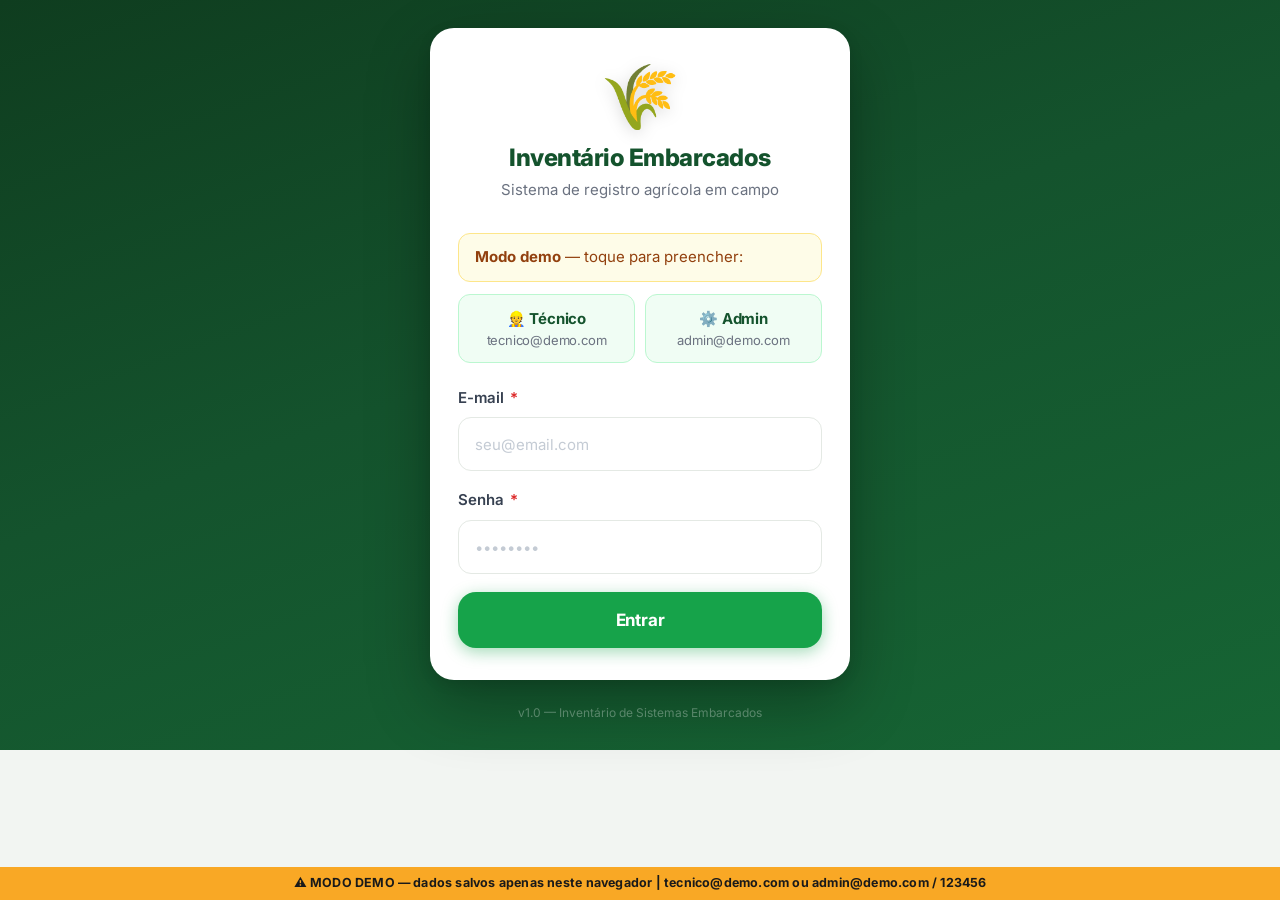
==== commit 193cea01: "redesign: visual app nativo — cards full-width, texto grande, hierarquia clara - Equipamentos em col" ====
--- a/inventario.html
+++ b/inventario.html
@@ -19,8 +19,8 @@
   </div>
   <div class="topbar__actions">
     <span class="topbar__user" id="user-name"></span>
-    <a href="admin.html" class="btn btn--ghost" id="admin-link" style="display:none">⚙</a>
-    <button class="btn btn--ghost" id="btn-logout">Sair</button>
+    <a href="admin.html" class="btn btn--ghost btn--sm" id="admin-link" style="display:none">⚙</a>
+    <button class="btn btn--ghost btn--sm" id="btn-logout">Sair</button>
   </div>
 </header>
 
@@ -39,8 +39,7 @@
         </div>
         <div class="form-group" style="margin:0">
           <label for="frota">Frota <span class="required">*</span></label>
-          <input type="text" id="frota" placeholder="Ex: F-001"
-                 autocomplete="off">
+          <input type="text" id="frota" placeholder="Ex: F-001" autocomplete="off">
         </div>
       </div>
     </div>
@@ -65,11 +64,11 @@
     <!-- ── FOTOS E SÉRIES ──────────────────────────────────── -->
     <div class="simple-card">
       <p class="simple-card__title">
-        📷 Fotos e séries
-        <span style="font-weight:400;text-transform:none;letter-spacing:0;font-size:.75rem;color:var(--text-muted)">(série opcional · fotos ilimitadas)</span>
+        📷 Fotos
+        <span style="font-weight:400;text-transform:none;letter-spacing:0;font-size:.875rem;color:var(--text-muted)">&nbsp;· série opcional · fotos ilimitadas</span>
       </p>
 
-      <!-- Barra de progresso global -->
+      <!-- Progresso global -->
       <div class="photo-progress">
         <div class="photo-progress__bar">
           <div class="photo-progress__fill" id="progress-fill"></div>
@@ -77,7 +76,7 @@
         <span class="photo-progress__text" id="progress-text">0 / 8</span>
       </div>
 
-      <!-- ══ BORDO — Bordo + Tela + Chip ══ -->
+      <!-- ══ BORDO ══ -->
       <div class="equip-group" id="group-bordo">
         <div class="equip-group__header">
           <span class="equip-group__icon">📱</span>
@@ -86,11 +85,10 @@
         </div>
         <div class="items-grid">
 
-          <!-- Bordo (unidade) -->
           <div class="item-card" id="card-bordo">
             <div class="item-card__header">
               <span class="item-card__icon">📱</span>
-              <span class="item-card__name">Bordo</span>
+              <span class="item-card__name">Unidade Bordo</span>
               <span class="item-card__badge" id="badge-bordo">0</span>
             </div>
             <div class="item-card__loading" id="loading-bordo"><span class="spinner spinner--green"></span></div>
@@ -102,11 +100,10 @@
             </div>
             <input type="file" class="item-file" id="foto-bordo" accept="image/*" data-type="bordo" data-group="bordo">
             <div class="item-card__fields">
-              <input type="text" id="serie-bordo" placeholder="Nº série" autocomplete="off">
-            </div>
-          </div>
-
-          <!-- Tela -->
+              <input type="text" id="serie-bordo" placeholder="Nº série bordo" autocomplete="off">
+            </div>
+          </div>
+
           <div class="item-card" id="card-tela">
             <div class="item-card__header">
               <span class="item-card__icon">🖥</span>
@@ -122,15 +119,14 @@
             </div>
             <input type="file" class="item-file" id="foto-tela" accept="image/*" data-type="tela" data-group="bordo">
             <div class="item-card__fields">
-              <input type="text" id="serie-tela" placeholder="Nº série" autocomplete="off">
-            </div>
-          </div>
-
-          <!-- Chip Bordo -->
+              <input type="text" id="serie-tela" placeholder="Nº série tela" autocomplete="off">
+            </div>
+          </div>
+
           <div class="item-card" id="card-chip-bordo">
             <div class="item-card__header">
               <span class="item-card__icon">📶</span>
-              <span class="item-card__name">Chip</span>
+              <span class="item-card__name">Chip Bordo</span>
               <span class="item-card__badge" id="badge-chip-bordo">0</span>
             </div>
             <div class="item-card__loading" id="loading-chip-bordo"><span class="spinner spinner--green"></span></div>
@@ -142,7 +138,7 @@
             </div>
             <input type="file" class="item-file" id="foto-chip-bordo" accept="image/*" data-type="chip-bordo" data-group="bordo">
             <div class="item-card__fields">
-              <input type="text" id="chip-bordo" placeholder="Nº chip" inputmode="numeric" autocomplete="off">
+              <input type="text" id="chip-bordo" placeholder="Número do chip" inputmode="numeric" autocomplete="off">
             </div>
           </div>
 
@@ -181,7 +177,7 @@
         </div>
       </div><!-- /group radio -->
 
-      <!-- ══ PILOTO AUTOMÁTICO — Monitor + Receptor + Nave ══ -->
+      <!-- ══ PILOTO AUTOMÁTICO ══ -->
       <div class="equip-group" id="group-piloto">
         <div class="equip-group__header">
           <span class="equip-group__icon">🎯</span>
@@ -190,7 +186,6 @@
         </div>
         <div class="items-grid">
 
-          <!-- Monitor -->
           <div class="item-card" id="card-monitor">
             <div class="item-card__header">
               <span class="item-card__icon">🖥</span>
@@ -206,11 +201,10 @@
             </div>
             <input type="file" class="item-file" id="foto-monitor" accept="image/*" data-type="monitor" data-group="piloto">
             <div class="item-card__fields">
-              <input type="text" id="serie-monitor" placeholder="Nº série" autocomplete="off">
-            </div>
-          </div>
-
-          <!-- Receptor -->
+              <input type="text" id="serie-monitor" placeholder="Nº série monitor" autocomplete="off">
+            </div>
+          </div>
+
           <div class="item-card" id="card-receptor">
             <div class="item-card__header">
               <span class="item-card__icon">📡</span>
@@ -226,11 +220,10 @@
             </div>
             <input type="file" class="item-file" id="foto-receptor" accept="image/*" data-type="receptor" data-group="piloto">
             <div class="item-card__fields">
-              <input type="text" id="serie-receptor" placeholder="Nº série" autocomplete="off">
-            </div>
-          </div>
-
-          <!-- Nave -->
+              <input type="text" id="serie-receptor" placeholder="Nº série receptor" autocomplete="off">
+            </div>
+          </div>
+
           <div class="item-card" id="card-nave">
             <div class="item-card__header">
               <span class="item-card__icon">🛰</span>
@@ -290,7 +283,9 @@
 
     <!-- ── OBSERVAÇÃO ──────────────────────────────────────── -->
     <div class="simple-card">
-      <p class="simple-card__title">📝 Observação <span style="font-weight:400;text-transform:none;letter-spacing:0;font-size:.75rem;color:var(--text-muted)">(opcional)</span></p>
+      <p class="simple-card__title">📝 Observação
+        <span style="font-weight:400;text-transform:none;letter-spacing:0;font-size:.875rem;color:var(--text-muted)">&nbsp;(opcional)</span>
+      </p>
       <textarea id="observacao" placeholder="Alguma observação relevante…" rows="3"></textarea>
     </div>
 
--- a/css/style.css
+++ b/css/style.css
@@ -1,33 +1,38 @@
 /* ============================================================
    RESET & BASE
    ============================================================ */
-@import url('https://fonts.googleapis.com/css2?family=Inter:wght@400;500;600;700;800&display=swap');
+@import url('https://fonts.googleapis.com/css2?family=Inter:wght@400;500;600;700;800;900&display=swap');
 
 *, *::before, *::after { box-sizing: border-box; margin: 0; padding: 0; }
 
 :root {
   --green:        #16a34a;
-  --green-light:  #4ade80;
+  --green-light:  #22c55e;
   --green-dark:   #14532d;
   --green-bg:     #dcfce7;
+  --green-mid:    #166534;
   --accent:       #f59e0b;
-  --bg:           #f0f4f0;
+  --bg:           #f2f5f2;
   --surface:      #ffffff;
-  --border:       #e2e8e0;
-  --text:         #111827;
+  --border:       #e4e9e4;
+  --border-light: #f0f4f0;
+  --text:         #0f172a;
+  --text-2:       #374151;
   --text-muted:   #6b7280;
+  --text-light:   #9ca3af;
   --danger:       #dc2626;
   --danger-bg:    #fef2f2;
   --info:         #0284c7;
-  --radius:       16px;
-  --radius-sm:    12px;
-  --radius-xs:    8px;
-  --shadow:       0 1px 3px rgba(0,0,0,.07), 0 1px 2px rgba(0,0,0,.05);
-  --shadow-md:    0 4px 12px rgba(0,0,0,.08), 0 2px 4px rgba(0,0,0,.05);
-  --shadow-lg:    0 12px 28px rgba(0,0,0,.12), 0 4px 8px rgba(0,0,0,.07);
+  --r:            18px;
+  --r-sm:         13px;
+  --r-xs:         9px;
+  --shadow-xs:    0 1px 2px rgba(0,0,0,.06);
+  --shadow:       0 1px 4px rgba(0,0,0,.07), 0 2px 8px rgba(0,0,0,.05);
+  --shadow-md:    0 4px 16px rgba(0,0,0,.1), 0 2px 6px rgba(0,0,0,.06);
+  --shadow-lg:    0 16px 40px rgba(0,0,0,.14);
   --transition:   .15s ease;
-  --font:         'Inter', 'Segoe UI', system-ui, -apple-system, sans-serif;
-  --touch:        48px;
+  --font:         'Inter', -apple-system, BlinkMacSystemFont, 'Segoe UI', sans-serif;
+  --touch:        50px;
 }
 
 html {
@@ -53,41 +58,41 @@
 button { font-family: var(--font); touch-action: manipulation; }
 
 /* ============================================================
-   TOPBAR
+   TOPBAR — app-like
    ============================================================ */
 .topbar {
   background: var(--green-dark);
   color: #fff;
-  padding: 0 max(16px, env(safe-area-inset-right)) 0 max(16px, env(safe-area-inset-left));
-  height: 56px;
+  padding: 0 max(20px, env(safe-area-inset-right)) 0 max(20px, env(safe-area-inset-left));
+  height: 58px;
   display: flex;
   align-items: center;
   justify-content: space-between;
   position: sticky;
   top: 0;
   z-index: 100;
-  box-shadow: 0 2px 8px rgba(0,0,0,.2);
+  box-shadow: 0 2px 12px rgba(0,0,0,.22);
 }
 .topbar__brand {
   display: flex;
   align-items: center;
-  gap: 9px;
-  font-size: 1rem;
-  font-weight: 700;
-  letter-spacing: -.2px;
-}
-.topbar__brand .brand-icon { font-size: 1.3rem; }
-.topbar__actions { display: flex; align-items: center; gap: 4px; }
+  gap: 10px;
+  font-size: 1.0625rem;
+  font-weight: 700;
+  letter-spacing: -.3px;
+}
+.topbar__brand .brand-icon { font-size: 1.4rem; }
+.topbar__actions { display: flex; align-items: center; gap: 2px; }
 .topbar__user {
-  font-size: .75rem;
+  font-size: .8125rem;
   color: rgba(255,255,255,.5);
-  max-width: 90px;
+  max-width: 100px;
   overflow: hidden;
   text-overflow: ellipsis;
   white-space: nowrap;
   display: none;
 }
-@media (min-width: 420px) { .topbar__user { display: block; } }
+@media (min-width: 440px) { .topbar__user { display: block; } }
 
 /* ============================================================
    BOTÕES
@@ -98,67 +103,70 @@
   justify-content: center;
   gap: 7px;
   border: none;
-  border-radius: var(--radius-sm);
+  border-radius: var(--r-sm);
   cursor: pointer;
   font-family: var(--font);
   font-weight: 600;
-  transition: all var(--transition);
+  transition: transform var(--transition), background var(--transition);
   touch-action: manipulation;
   user-select: none;
   text-decoration: none;
   white-space: nowrap;
   min-height: var(--touch);
-  letter-spacing: -.1px;
-}
-.btn:active { transform: scale(.96); opacity: .9; }
+  letter-spacing: -.2px;
+}
+.btn:active { transform: scale(.96); }
 
 .btn--primary {
   background: var(--green);
   color: #fff;
-  padding: 0 24px;
-  font-size: 1rem;
+  padding: 0 28px;
+  font-size: 1.0625rem;
   width: 100%;
-  border-radius: var(--radius);
-  font-weight: 700;
-  box-shadow: 0 4px 14px rgba(22,163,74,.38);
-}
-.btn--primary:active { background: #15803d; }
+  border-radius: var(--r);
+  font-weight: 700;
+  box-shadow: 0 4px 16px rgba(22,163,74,.4);
+  min-height: 56px;
+  letter-spacing: -.2px;
+}
+.btn--primary:active { background: #15803d; transform: scale(.98); }
 
 .btn--outline {
   background: transparent;
   border: 2px solid var(--green);
   color: var(--green);
-  padding: 0 16px;
-  font-size: .875rem;
-  min-height: 44px;
-  border-radius: var(--radius-sm);
+  padding: 0 18px;
+  font-size: .9375rem;
+  min-height: var(--touch);
+  border-radius: var(--r-sm);
+  font-weight: 600;
 }
 .btn--outline:active { background: var(--green-bg); }
 
 .btn--ghost {
   background: transparent;
-  color: rgba(255,255,255,.8);
+  color: rgba(255,255,255,.82);
   padding: 0 12px;
-  font-size: .875rem;
-  min-height: 40px;
-  border-radius: var(--radius-sm);
+  font-size: .9375rem;
+  min-height: 44px;
+  border-radius: var(--r-sm);
+  font-weight: 500;
 }
 .btn--ghost:active { background: rgba(255,255,255,.15); }
 
-.btn--danger { background: var(--danger); color: #fff; padding: 0 16px; font-size: .875rem; }
-.btn--sm { padding: 0 14px; font-size: .875rem; min-height: 40px; }
-.btn--xs { padding: 0 10px; font-size: .8125rem; min-height: 36px; }
-
-/* ============================================================
-   INPUTS — 16px previne zoom automático do iOS
+.btn--danger { background: var(--danger); color: #fff; padding: 0 18px; font-size: .9375rem; }
+.btn--sm { padding: 0 16px; font-size: .9375rem; min-height: 44px; }
+.btn--xs { padding: 0 12px; font-size: .875rem; min-height: 38px; }
+
+/* ============================================================
+   INPUTS — 16px obrigatório (iOS não faz zoom)
    ============================================================ */
 label {
   display: block;
-  font-size: .8125rem;
+  font-size: .9375rem;
   font-weight: 600;
-  color: var(--text-muted);
-  margin-bottom: 7px;
-  letter-spacing: -.1px;
+  color: var(--text-2);
+  margin-bottom: 8px;
 }
 label .required { color: var(--danger); margin-left: 2px; }
 
@@ -169,113 +177,146 @@
 textarea,
 select {
   width: 100%;
-  padding: 14px 16px;
+  padding: 15px 16px;
   border: 1.5px solid var(--border);
-  border-radius: var(--radius-sm);
+  border-radius: var(--r-sm);
   font-family: var(--font);
-  font-size: 16px; /* iOS: previne zoom automático */
+  font-size: 16px;
   background: #fff;
   color: var(--text);
   transition: border-color var(--transition), box-shadow var(--transition);
   appearance: none;
   -webkit-appearance: none;
-  min-height: var(--touch);
+  min-height: 54px;
 }
 input:focus, textarea:focus, select:focus {
   outline: none;
   border-color: var(--green);
-  box-shadow: 0 0 0 3px rgba(22,163,74,.14);
-}
-input::placeholder, textarea::placeholder { color: #d1d5db; }
+  box-shadow: 0 0 0 3px rgba(22,163,74,.15);
+}
+input::placeholder, textarea::placeholder {
+  color: #c4cbd4;
+  font-size: .9375rem;
+}
 
 select {
   background-image: url("data:image/svg+xml,%3Csvg xmlns='http://www.w3.org/2000/svg' width='12' height='8'%3E%3Cpath d='M1 1l5 5 5-5' stroke='%236b7280' stroke-width='2' fill='none' stroke-linecap='round'/%3E%3C/svg%3E");
   background-repeat: no-repeat;
   background-position: right 16px center;
-  padding-right: 44px;
-}
-textarea { resize: vertical; min-height: 90px; font-size: 16px; }
-
-.form-group { margin-bottom: 16px; }
+  padding-right: 46px;
+}
+textarea { resize: vertical; min-height: 96px; font-size: 16px; }
+
+.form-group { margin-bottom: 18px; }
 .form-group:last-child { margin-bottom: 0; }
 
 /* ============================================================
-   CARDS DE SEÇÃO
+   SEÇÃO CARD (identification, status, obs)
    ============================================================ */
 .simple-card {
   background: var(--surface);
-  border-radius: var(--radius);
+  border-radius: var(--r);
   box-shadow: var(--shadow);
-  padding: 20px 16px;
-  margin-bottom: 12px;
+  padding: 20px;
+  margin-bottom: 14px;
   border: 1px solid var(--border);
 }
 .simple-card__title {
-  font-size: .75rem;
+  font-size: .8125rem;
   font-weight: 700;
   color: var(--text-muted);
   text-transform: uppercase;
-  letter-spacing: .6px;
+  letter-spacing: .8px;
   margin-bottom: 16px;
   display: flex;
   align-items: center;
+  gap: 7px;
+}
+
+/* ============================================================
+   STATUS BUTTONS — grandes, táteis
+   ============================================================ */
+.status-row { display: grid; grid-template-columns: 1fr 1fr; gap: 12px; }
+
+.status-btn {
+  display: flex;
+  flex-direction: column;
+  align-items: center;
+  justify-content: center;
   gap: 6px;
-}
-
-/* ============================================================
-   STATUS BUTTONS
-   ============================================================ */
-.status-row { display: grid; grid-template-columns: 1fr 1fr; gap: 10px; }
-
-.status-btn {
-  display: flex;
-  align-items: center;
-  justify-content: center;
-  gap: 8px;
-  min-height: 64px;
-  padding: 0 12px;
+  min-height: 76px;
+  padding: 14px 12px;
   border: 2px solid var(--border);
-  border-radius: var(--radius);
+  border-radius: var(--r);
   cursor: pointer;
-  font-size: .9375rem;
-  font-weight: 700;
+  font-family: var(--font);
   background: #fafafa;
   transition: all var(--transition);
   user-select: none;
   touch-action: manipulation;
-  color: var(--text-muted);
-  flex-direction: column;
-  gap: 4px;
 }
 .status-btn input { display: none; }
 .status-btn:active { transform: scale(.97); }
 
-.status-btn .status-emoji { font-size: 1.5rem; line-height: 1; }
-.status-btn .status-label { font-size: .8125rem; }
+.status-emoji { font-size: 1.75rem; line-height: 1; }
+.status-label {
+  font-size: .9375rem;
+  font-weight: 700;
+  color: var(--text-muted);
+  letter-spacing: -.2px;
+}
 
 .status-btn.selected-instalado {
   background: var(--green-bg);
   border-color: var(--green);
-  color: var(--green-dark);
-  box-shadow: 0 2px 10px rgba(22,163,74,.2);
-}
+  box-shadow: 0 2px 12px rgba(22,163,74,.22);
+}
+.status-btn.selected-instalado .status-label { color: var(--green-dark); }
+
 .status-btn.selected-retirado {
   background: var(--danger-bg);
   border-color: var(--danger);
-  color: var(--danger);
-  box-shadow: 0 2px 10px rgba(220,38,38,.15);
-}
-
-/* ============================================================
-   GRUPOS DE EQUIPAMENTO
+  box-shadow: 0 2px 12px rgba(220,38,38,.15);
+}
+.status-btn.selected-retirado .status-label { color: var(--danger); }
+
+/* ============================================================
+   PROGRESS BAR
+   ============================================================ */
+.photo-progress {
+  display: flex;
+  align-items: center;
+  gap: 14px;
+  margin-bottom: 20px;
+}
+.photo-progress__bar {
+  flex: 1;
+  height: 10px;
+  background: #e5e7eb;
+  border-radius: 5px;
+  overflow: hidden;
+}
+.photo-progress__fill {
+  height: 100%;
+  background: linear-gradient(90deg, var(--green), var(--green-light));
+  border-radius: 5px;
+  transition: width .45s cubic-bezier(.4,0,.2,1);
+  width: 0%;
+}
+.photo-progress__text {
+  font-size: .9375rem;
+  font-weight: 700;
+  color: var(--text-muted);
+  white-space: nowrap;
+  min-width: 48px;
+  text-align: right;
+}
+
+/* ============================================================
+   GRUPOS DE EQUIPAMENTO — estilo seção de app
    ============================================================ */
 .equip-group {
-  background: var(--surface);
-  border-radius: var(--radius);
-  border: 1px solid var(--border);
-  overflow: hidden;
-  margin-bottom: 12px;
-  box-shadow: var(--shadow);
+  margin-bottom: 24px;
 }
 .equip-group:last-child { margin-bottom: 0; }
 
@@ -283,20 +324,18 @@
   display: flex;
   align-items: center;
   gap: 10px;
-  padding: 14px 16px;
-  background: #f8faf8;
-  border-bottom: 1px solid var(--border);
-}
-.equip-group__icon { font-size: 1.125rem; line-height: 1; }
+  padding: 0 4px 10px;
+}
+.equip-group__icon { font-size: 1.25rem; line-height: 1; }
 .equip-group__name {
-  font-size: .9375rem;
+  font-size: 1.0625rem;
   font-weight: 700;
   color: var(--text);
   flex: 1;
-  letter-spacing: -.1px;
+  letter-spacing: -.3px;
 }
 .equip-group__count {
-  font-size: .75rem;
+  font-size: .8125rem;
   font-weight: 700;
   background: #f3f4f6;
   color: var(--text-muted);
@@ -309,65 +348,52 @@
   color: var(--green-dark);
 }
 
-/* ============================================================
-   GRADE DE ITEMS — sempre 2 col no celular
-   ============================================================ */
+/* Cards dentro do grupo — empilhados, estilo iOS table */
 .items-grid {
-  display: grid;
-  grid-template-columns: repeat(2, 1fr);
-  gap: 0;
-  background: var(--border); /* as linhas divisórias são o fundo da grid */
-}
-.items-grid > .item-card {
-  border: none;
-  border-right: 1px solid var(--border);
-  border-bottom: 1px solid var(--border);
-}
-.items-grid > .item-card:nth-child(2n) { border-right: none; }
-.items-grid > .item-card:nth-last-child(-n+2):nth-child(odd),
-.items-grid > .item-card:last-child { border-bottom: none; }
-
-@media (min-width: 600px) {
-  .items-grid { grid-template-columns: repeat(3, 1fr); }
-  .items-grid > .item-card:nth-child(2n) { border-right: 1px solid var(--border); }
-  .items-grid > .item-card:nth-child(3n) { border-right: none; }
-}
-
-/* ============================================================
-   ITEM CARD (multi-foto)
+  background: var(--surface);
+  border-radius: var(--r);
+  box-shadow: var(--shadow);
+  border: 1px solid var(--border);
+  overflow: hidden;
+  display: flex;
+  flex-direction: column;
+}
+
+/* ============================================================
+   ITEM CARD — full-width, app-like
    ============================================================ */
 .item-card {
   position: relative;
   background: var(--surface);
   display: flex;
   flex-direction: column;
-  overflow: hidden;
-}
+  border-bottom: 1px solid var(--border-light);
+}
+.item-card:last-child { border-bottom: none; }
 
 .item-card__header {
   display: flex;
   align-items: center;
-  gap: 6px;
-  padding: 10px 12px 9px;
-  background: #f9fbf9;
-  border-bottom: 1px solid #f0f4f0;
-}
-.item-card__icon { font-size: 1rem; line-height: 1; }
+  gap: 12px;
+  padding: 16px 18px 14px;
+  background: var(--surface);
+}
+.item-card__icon { font-size: 1.25rem; line-height: 1; }
 .item-card__name {
-  font-size: .8125rem;
-  font-weight: 700;
+  font-size: 1rem;
+  font-weight: 600;
   color: var(--text);
   flex: 1;
-  letter-spacing: -.1px;
+  letter-spacing: -.2px;
 }
 .item-card__badge {
-  font-size: .6875rem;
+  font-size: .8125rem;
   font-weight: 700;
   background: #f3f4f6;
   color: var(--text-muted);
-  padding: 2px 8px;
+  padding: 4px 12px;
   border-radius: 20px;
-  min-width: 26px;
+  min-width: 34px;
   text-align: center;
   transition: all .2s;
   white-space: nowrap;
@@ -380,98 +406,97 @@
 /* Strip de thumbnails */
 .item-card__thumbs {
   display: flex;
-  gap: 6px;
-  padding: 10px 10px;
-  min-height: 96px;
+  gap: 8px;
+  padding: 0 18px 16px;
+  min-height: 92px;
   overflow-x: auto;
   align-items: center;
   -webkit-overflow-scrolling: touch;
   scrollbar-width: none;
-  background: #fafcfa;
 }
 .item-card__thumbs::-webkit-scrollbar { display: none; }
 
 .thumb-item {
   position: relative;
   flex-shrink: 0;
-  width: 68px;
-  height: 68px;
-  border-radius: 8px;
+  width: 72px;
+  height: 72px;
+  border-radius: 10px;
   overflow: hidden;
-  background: #dde8d8;
+  background: #e5ede5;
   box-shadow: 0 1px 4px rgba(0,0,0,.12);
 }
 .thumb-item img { width: 100%; height: 100%; object-fit: cover; display: block; }
 
 .thumb-del {
   position: absolute;
-  top: 3px; right: 3px;
-  width: 22px; height: 22px;
+  top: 4px; right: 4px;
+  width: 24px; height: 24px;
   border-radius: 50%;
-  background: rgba(0,0,0,.65);
+  background: rgba(0,0,0,.62);
   color: #fff;
   border: none;
   font-size: 10px;
   display: flex; align-items: center; justify-content: center;
   cursor: pointer;
-  padding: 0; line-height: 1;
+  padding: 0;
   touch-action: manipulation;
 }
 .thumb-del:active { background: rgba(220,38,38,.85); }
 
 .thumb-add {
   flex-shrink: 0;
-  width: 68px; height: 68px;
-  border-radius: 8px;
+  width: 72px; height: 72px;
+  border-radius: 10px;
   border: 2px dashed #86efac;
   display: flex; flex-direction: column;
   align-items: center; justify-content: center;
-  gap: 3px;
+  gap: 4px;
   cursor: pointer;
   background: #f0fdf4;
   touch-action: manipulation;
   transition: background .15s, border-color .15s;
 }
 .thumb-add:active { background: #dcfce7; border-color: var(--green); }
-.thumb-add__icon { font-size: 1.4rem; line-height: 1; }
+.thumb-add__icon { font-size: 1.5rem; line-height: 1; }
 .thumb-add__text {
-  font-size: .5625rem;
+  font-size: .625rem;
   font-weight: 700;
   color: var(--green);
   text-transform: uppercase;
-  letter-spacing: .4px;
-}
-
-/* Loading overlay do card */
+  letter-spacing: .5px;
+}
+
+/* Loading overlay */
 .item-card__loading {
   display: none;
   position: absolute; inset: 0;
-  background: rgba(255,255,255,.88);
-  z-index: 5; border-radius: 0;
+  background: rgba(255,255,255,.9);
+  z-index: 5;
   align-items: center; justify-content: center;
 }
 .item-card__loading.active { display: flex; }
 
-/* Campos de série abaixo dos thumbs */
+/* Campos de série */
 .item-card__fields {
-  padding: 8px 10px 10px;
-  display: flex; flex-direction: column; gap: 6px;
-  background: #fff;
-  border-top: 1px solid #f0f4f0;
-}
-/* 16px CRÍTICO — previne zoom do iOS */
+  padding: 0 18px 18px;
+  display: flex; flex-direction: column; gap: 10px;
+  border-top: 1px solid var(--border-light);
+  padding-top: 14px;
+}
+/* CRÍTICO: 16px em todos os inputs dentro do card */
 .item-card__fields input {
   font-size: 16px;
-  padding: 9px 12px;
+  padding: 13px 15px;
   border: 1.5px solid var(--border);
-  border-radius: var(--radius-xs);
+  border-radius: var(--r-sm);
   width: 100%;
   background: #f9fafb;
   color: var(--text);
   font-family: var(--font);
   -webkit-appearance: none;
   appearance: none;
-  min-height: 42px;
+  min-height: 50px;
   transition: border-color var(--transition);
 }
 .item-card__fields input:focus {
@@ -480,59 +505,29 @@
   background: #fff;
   box-shadow: 0 0 0 3px rgba(22,163,74,.12);
 }
-.item-card__fields input::placeholder { color: #d1d5db; font-size: .875rem; }
-
-/* Input file sempre escondido */
+.item-card__fields input::placeholder {
+  color: #c4cbd4;
+  font-size: .9375rem;
+}
+
 .item-file { display: none; }
 
 /* ============================================================
-   PROGRESS BAR
-   ============================================================ */
-.photo-progress {
-  display: flex;
-  align-items: center;
-  gap: 12px;
-  margin-bottom: 16px;
-}
-.photo-progress__bar {
-  flex: 1;
-  height: 8px;
-  background: #e5e7eb;
-  border-radius: 4px;
-  overflow: hidden;
-}
-.photo-progress__fill {
-  height: 100%;
-  background: linear-gradient(90deg, var(--green), var(--green-light));
-  border-radius: 4px;
-  transition: width .45s cubic-bezier(.4,0,.2,1);
-  width: 0%;
-}
-.photo-progress__text {
-  font-size: .8125rem;
-  font-weight: 700;
-  color: var(--text-muted);
-  white-space: nowrap;
-  min-width: 44px;
-  text-align: right;
-}
-
-/* ============================================================
-   IDENTIFICAÇÃO
-   ============================================================ */
-.id-row { display: grid; grid-template-columns: 1fr 1fr; gap: 12px; }
-
-/* ============================================================
-   SUBMIT FIXO
+   ID ROW
+   ============================================================ */
+.id-row { display: grid; grid-template-columns: 1fr 1fr; gap: 14px; }
+
+/* ============================================================
+   SUBMIT BAR FIXO
    ============================================================ */
 .submit-bar {
   position: fixed;
   bottom: 0; left: 0; right: 0;
-  padding: 12px 16px;
-  padding-bottom: max(16px, env(safe-area-inset-bottom));
-  background: rgba(240,244,240,.97);
-  backdrop-filter: blur(16px);
-  -webkit-backdrop-filter: blur(16px);
+  padding: 14px 20px;
+  padding-bottom: max(18px, env(safe-area-inset-bottom));
+  background: rgba(242,245,242,.96);
+  backdrop-filter: blur(20px);
+  -webkit-backdrop-filter: blur(20px);
   border-top: 1px solid var(--border);
   z-index: 50;
 }
@@ -540,10 +535,8 @@
   max-width: 640px;
   margin: 0 auto;
   display: flex;
-  min-height: 56px;
-  font-size: 1.0625rem;
-}
-.form-spacer { height: 96px; }
+}
+.form-spacer { height: 100px; }
 
 /* ============================================================
    SPINNER
@@ -568,14 +561,14 @@
    ============================================================ */
 .toast {
   position: fixed;
-  bottom: calc(84px + env(safe-area-inset-bottom));
+  bottom: calc(90px + env(safe-area-inset-bottom));
   left: 50%;
-  transform: translateX(-50%) translateY(12px);
+  transform: translateX(-50%) translateY(14px);
   background: #1f2937;
   color: #fff;
-  padding: 12px 24px;
+  padding: 13px 26px;
   border-radius: 100px;
-  font-size: .875rem;
+  font-size: .9375rem;
   font-weight: 600;
   z-index: 9999;
   opacity: 0;
@@ -583,7 +576,7 @@
   white-space: nowrap;
   box-shadow: var(--shadow-lg);
   pointer-events: none;
-  max-width: calc(100vw - 32px);
+  max-width: calc(100vw - 40px);
   text-align: center;
 }
 .toast--visible { transform: translateX(-50%) translateY(0); opacity: 1; }
@@ -601,54 +594,56 @@
   flex-direction: column;
   align-items: center;
   justify-content: center;
-  padding: max(env(safe-area-inset-top), 24px) 20px max(env(safe-area-inset-bottom), 24px);
-  background: linear-gradient(160deg, #14532d 0%, #166534 55%, #15803d 100%);
+  padding: max(env(safe-area-inset-top), 28px) 24px max(env(safe-area-inset-bottom), 28px);
+  background: linear-gradient(160deg, #0f3d1f 0%, #14532d 45%, #166534 100%);
 }
 .login-card {
   background: #fff;
   border-radius: 24px;
-  padding: 32px 24px 28px;
+  padding: 36px 28px 32px;
   width: 100%;
-  max-width: 400px;
-  box-shadow: 0 20px 60px rgba(0,0,0,.28), 0 4px 12px rgba(0,0,0,.1);
-}
-.login-logo { text-align: center; margin-bottom: 28px; }
+  max-width: 420px;
+  box-shadow: 0 24px 64px rgba(0,0,0,.3), 0 4px 14px rgba(0,0,0,.1);
+}
+.login-logo { text-align: center; margin-bottom: 32px; }
 .login-logo .logo-icon {
-  font-size: 3.5rem;
+  font-size: 4rem;
   line-height: 1;
-  margin-bottom: 14px;
-  filter: drop-shadow(0 2px 6px rgba(0,0,0,.15));
+  margin-bottom: 16px;
+  filter: drop-shadow(0 3px 8px rgba(0,0,0,.15));
 }
 .login-logo h1 {
-  font-size: 1.375rem;
+  font-size: 1.5rem;
   font-weight: 800;
   color: var(--green-dark);
   line-height: 1.2;
-  letter-spacing: -.4px;
-}
-.login-logo p { font-size: .875rem; color: var(--text-muted); margin-top: 5px; }
+  letter-spacing: -.5px;
+}
+.login-logo p {
+  font-size: .9375rem;
+  color: var(--text-muted);
+  margin-top: 6px;
+}
 
 .login-demo-hint {
   background: #fefce8;
   border: 1px solid #fde68a;
-  border-radius: 10px;
-  padding: 10px 14px;
-  font-size: .8125rem;
+  border-radius: 12px;
+  padding: 12px 16px;
+  font-size: .9375rem;
   color: #92400e;
   margin-bottom: 12px;
   line-height: 1.5;
 }
-.login-demo-hint strong { color: #b45309; }
-
-/* Demo account buttons */
-.demo-accounts { display: flex; gap: 8px; margin-bottom: 20px; }
+
+.demo-accounts { display: flex; gap: 10px; margin-bottom: 24px; }
 .demo-btn {
   flex: 1;
-  padding: 11px 8px;
+  padding: 14px 10px;
   background: #f0fdf4;
   border: 1.5px solid #bbf7d0;
-  border-radius: 10px;
-  font-size: .8125rem;
+  border-radius: 12px;
+  font-size: .9375rem;
   font-weight: 700;
   color: var(--green-dark);
   cursor: pointer;
@@ -657,40 +652,47 @@
   font-family: var(--font);
   touch-action: manipulation;
   min-height: var(--touch);
-}
-.demo-btn:active { background: #dcfce7; border-color: var(--green); }
-.demo-btn small { display: block; font-weight: 400; color: var(--text-muted); margin-top: 3px; font-size: .75rem; }
+  letter-spacing: -.2px;
+}
+.demo-btn:active { background: #dcfce7; border-color: var(--green); transform: scale(.97); }
+.demo-btn small {
+  display: block;
+  font-weight: 400;
+  color: var(--text-muted);
+  margin-top: 4px;
+  font-size: .8125rem;
+}
 
 .login-error {
   background: var(--danger-bg);
   color: var(--danger);
-  border-radius: var(--radius-sm);
-  padding: 12px 16px;
-  font-size: .875rem;
+  border-radius: var(--r-sm);
+  padding: 14px 16px;
+  font-size: .9375rem;
   display: none;
-  margin-bottom: 16px;
+  margin-bottom: 18px;
   font-weight: 500;
   border: 1px solid #fecaca;
 }
 
 .version-tag {
   text-align: center;
-  margin-top: 20px;
-  font-size: .6875rem;
-  color: rgba(255,255,255,.35);
+  margin-top: 24px;
+  font-size: .75rem;
+  color: rgba(255,255,255,.3);
 }
 
 /* ============================================================
    PAGE HEADER
    ============================================================ */
 .page-header {
-  background: linear-gradient(135deg, var(--green-dark), #166534);
+  background: linear-gradient(135deg, var(--green-dark), var(--green-mid));
   color: #fff;
-  padding: 20px 16px 18px;
+  padding: 20px 20px 18px;
   margin-bottom: 16px;
 }
-.page-header h1 { font-size: 1.25rem; font-weight: 800; letter-spacing: -.3px; }
-.page-header p  { font-size: .875rem; opacity: .8; margin-top: 4px; }
+.page-header h1 { font-size: 1.3125rem; font-weight: 800; letter-spacing: -.4px; }
+.page-header p  { font-size: .9375rem; opacity: .8; margin-top: 4px; }
 
 /* ============================================================
    CONTAINER
@@ -698,9 +700,9 @@
 .container {
   max-width: 640px;
   margin: 0 auto;
-  padding: 16px;
-  padding-left:  max(16px, env(safe-area-inset-left));
-  padding-right: max(16px, env(safe-area-inset-right));
+  padding: 16px 18px;
+  padding-left:  max(18px, env(safe-area-inset-left));
+  padding-right: max(18px, env(safe-area-inset-right));
 }
 
 /* ============================================================
@@ -709,9 +711,9 @@
 .badge {
   display: inline-flex;
   align-items: center;
-  padding: 3px 10px;
+  padding: 4px 12px;
   border-radius: 20px;
-  font-size: .75rem;
+  font-size: .8125rem;
   font-weight: 700;
 }
 .badge--green { background: var(--green-bg); color: var(--green-dark); }
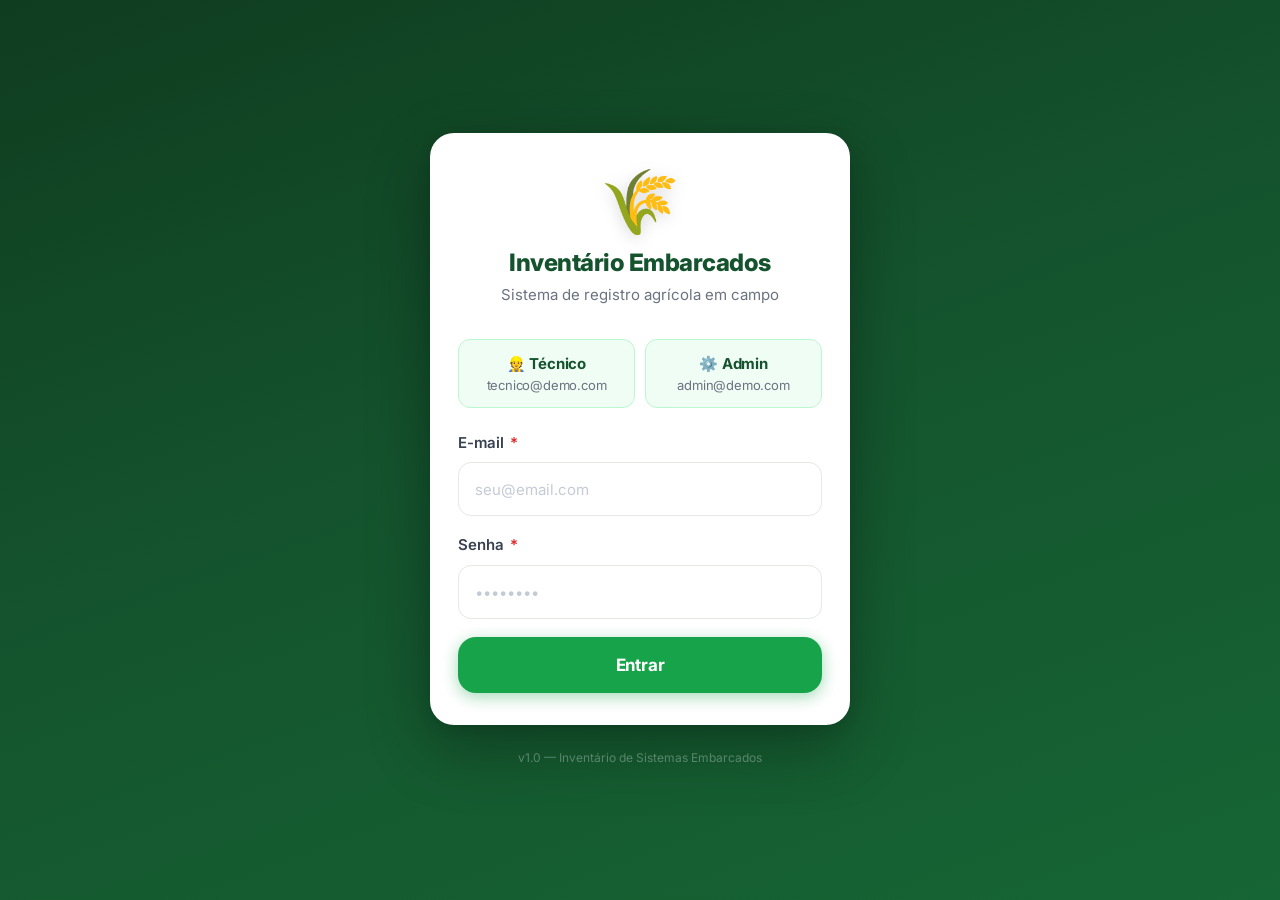
==== commit bccd6531: "fix: renomeia 'Unidade Bordo' para 'Computador de Bordo'" ====
--- a/inventario.html
+++ b/inventario.html
@@ -61,225 +61,222 @@
       </div>
     </div>
 
-    <!-- ── FOTOS E SÉRIES ──────────────────────────────────── -->
-    <div class="simple-card">
-      <p class="simple-card__title">
-        📷 Fotos
-        <span style="font-weight:400;text-transform:none;letter-spacing:0;font-size:.875rem;color:var(--text-muted)">&nbsp;· série opcional · fotos ilimitadas</span>
-      </p>
-
-      <!-- Progresso global -->
+    <!-- ── CABEÇALHO DE FOTOS + PROGRESSO ─────────────────── -->
+    <div class="photos-header">
+      <div class="photos-header__top">
+        <span class="photos-header__title">📷 Fotos</span>
+        <span class="photos-header__hint">série opcional · ilimitadas</span>
+      </div>
       <div class="photo-progress">
         <div class="photo-progress__bar">
           <div class="photo-progress__fill" id="progress-fill"></div>
         </div>
         <span class="photo-progress__text" id="progress-text">0 / 8</span>
       </div>
-
-      <!-- ══ BORDO ══ -->
-      <div class="equip-group" id="group-bordo">
-        <div class="equip-group__header">
-          <span class="equip-group__icon">📱</span>
-          <span class="equip-group__name">Bordo</span>
-          <span class="equip-group__count" id="count-bordo">0 / 3</span>
-        </div>
-        <div class="items-grid">
-
-          <div class="item-card" id="card-bordo">
-            <div class="item-card__header">
-              <span class="item-card__icon">📱</span>
-              <span class="item-card__name">Unidade Bordo</span>
-              <span class="item-card__badge" id="badge-bordo">0</span>
-            </div>
-            <div class="item-card__loading" id="loading-bordo"><span class="spinner spinner--green"></span></div>
-            <div class="item-card__thumbs" id="thumbs-bordo">
-              <label class="thumb-add" for="foto-bordo">
-                <span class="thumb-add__icon">📷</span>
-                <span class="thumb-add__text">Foto</span>
-              </label>
-            </div>
-            <input type="file" class="item-file" id="foto-bordo" accept="image/*" data-type="bordo" data-group="bordo">
-            <div class="item-card__fields">
-              <input type="text" id="serie-bordo" placeholder="Nº série bordo" autocomplete="off">
-            </div>
-          </div>
-
-          <div class="item-card" id="card-tela">
-            <div class="item-card__header">
-              <span class="item-card__icon">🖥</span>
-              <span class="item-card__name">Tela</span>
-              <span class="item-card__badge" id="badge-tela">0</span>
-            </div>
-            <div class="item-card__loading" id="loading-tela"><span class="spinner spinner--green"></span></div>
-            <div class="item-card__thumbs" id="thumbs-tela">
-              <label class="thumb-add" for="foto-tela">
-                <span class="thumb-add__icon">📷</span>
-                <span class="thumb-add__text">Foto</span>
-              </label>
-            </div>
-            <input type="file" class="item-file" id="foto-tela" accept="image/*" data-type="tela" data-group="bordo">
-            <div class="item-card__fields">
-              <input type="text" id="serie-tela" placeholder="Nº série tela" autocomplete="off">
-            </div>
-          </div>
-
-          <div class="item-card" id="card-chip-bordo">
-            <div class="item-card__header">
-              <span class="item-card__icon">📶</span>
-              <span class="item-card__name">Chip Bordo</span>
-              <span class="item-card__badge" id="badge-chip-bordo">0</span>
-            </div>
-            <div class="item-card__loading" id="loading-chip-bordo"><span class="spinner spinner--green"></span></div>
-            <div class="item-card__thumbs" id="thumbs-chip-bordo">
-              <label class="thumb-add" for="foto-chip-bordo">
-                <span class="thumb-add__icon">📷</span>
-                <span class="thumb-add__text">Foto</span>
-              </label>
-            </div>
-            <input type="file" class="item-file" id="foto-chip-bordo" accept="image/*" data-type="chip-bordo" data-group="bordo">
-            <div class="item-card__fields">
-              <input type="text" id="chip-bordo" placeholder="Número do chip" inputmode="numeric" autocomplete="off">
-            </div>
-          </div>
-
-        </div>
-      </div><!-- /group bordo -->
-
-      <!-- ══ RÁDIO ══ -->
-      <div class="equip-group" id="group-radio">
-        <div class="equip-group__header">
-          <span class="equip-group__icon">📻</span>
-          <span class="equip-group__name">Rádio</span>
-          <span class="equip-group__count" id="count-radio">0 / 1</span>
-        </div>
-        <div class="items-grid">
-
-          <div class="item-card" id="card-radio">
-            <div class="item-card__header">
-              <span class="item-card__icon">📻</span>
-              <span class="item-card__name">Rádio</span>
-              <span class="item-card__badge" id="badge-radio">0</span>
-            </div>
-            <div class="item-card__loading" id="loading-radio"><span class="spinner spinner--green"></span></div>
-            <div class="item-card__thumbs" id="thumbs-radio">
-              <label class="thumb-add" for="foto-radio">
-                <span class="thumb-add__icon">📷</span>
-                <span class="thumb-add__text">Foto</span>
-              </label>
-            </div>
-            <input type="file" class="item-file" id="foto-radio" accept="image/*" data-type="radio" data-group="radio">
-            <div class="item-card__fields">
-              <input type="text" id="serie-radio" placeholder="Nº série rádio" autocomplete="off">
-              <input type="text" id="id-radio"    placeholder="ID rádio"        autocomplete="off">
-            </div>
-          </div>
-
-        </div>
-      </div><!-- /group radio -->
-
-      <!-- ══ PILOTO AUTOMÁTICO ══ -->
-      <div class="equip-group" id="group-piloto">
-        <div class="equip-group__header">
-          <span class="equip-group__icon">🎯</span>
-          <span class="equip-group__name">Piloto Automático</span>
-          <span class="equip-group__count" id="count-piloto">0 / 3</span>
-        </div>
-        <div class="items-grid">
-
-          <div class="item-card" id="card-monitor">
-            <div class="item-card__header">
-              <span class="item-card__icon">🖥</span>
-              <span class="item-card__name">Monitor</span>
-              <span class="item-card__badge" id="badge-monitor">0</span>
-            </div>
-            <div class="item-card__loading" id="loading-monitor"><span class="spinner spinner--green"></span></div>
-            <div class="item-card__thumbs" id="thumbs-monitor">
-              <label class="thumb-add" for="foto-monitor">
-                <span class="thumb-add__icon">📷</span>
-                <span class="thumb-add__text">Foto</span>
-              </label>
-            </div>
-            <input type="file" class="item-file" id="foto-monitor" accept="image/*" data-type="monitor" data-group="piloto">
-            <div class="item-card__fields">
-              <input type="text" id="serie-monitor" placeholder="Nº série monitor" autocomplete="off">
-            </div>
-          </div>
-
-          <div class="item-card" id="card-receptor">
-            <div class="item-card__header">
-              <span class="item-card__icon">📡</span>
-              <span class="item-card__name">Receptor</span>
-              <span class="item-card__badge" id="badge-receptor">0</span>
-            </div>
-            <div class="item-card__loading" id="loading-receptor"><span class="spinner spinner--green"></span></div>
-            <div class="item-card__thumbs" id="thumbs-receptor">
-              <label class="thumb-add" for="foto-receptor">
-                <span class="thumb-add__icon">📷</span>
-                <span class="thumb-add__text">Foto</span>
-              </label>
-            </div>
-            <input type="file" class="item-file" id="foto-receptor" accept="image/*" data-type="receptor" data-group="piloto">
-            <div class="item-card__fields">
-              <input type="text" id="serie-receptor" placeholder="Nº série receptor" autocomplete="off">
-            </div>
-          </div>
-
-          <div class="item-card" id="card-nave">
-            <div class="item-card__header">
-              <span class="item-card__icon">🛰</span>
-              <span class="item-card__name">Nave</span>
-              <span class="item-card__badge" id="badge-nave">0</span>
-            </div>
-            <div class="item-card__loading" id="loading-nave"><span class="spinner spinner--green"></span></div>
-            <div class="item-card__thumbs" id="thumbs-nave">
-              <label class="thumb-add" for="foto-nave">
-                <span class="thumb-add__icon">📷</span>
-                <span class="thumb-add__text">Foto</span>
-              </label>
-            </div>
-            <input type="file" class="item-file" id="foto-nave" accept="image/*" data-type="nave" data-group="piloto">
-            <div class="item-card__fields">
-              <input type="text" id="serie-nave"  placeholder="Nº série nave"  autocomplete="off">
-              <input type="text" id="serie-tm200" placeholder="Nº série TM200" autocomplete="off">
-              <input type="text" id="serie-ag850" placeholder="Nº série AG850" autocomplete="off">
-            </div>
-          </div>
-
-        </div>
-      </div><!-- /group piloto -->
-
-      <!-- ══ AUTOMAÇÃO ══ -->
-      <div class="equip-group" id="group-automacao">
-        <div class="equip-group__header">
-          <span class="equip-group__icon">⚙️</span>
-          <span class="equip-group__name">Automação</span>
-          <span class="equip-group__count" id="count-automacao">0 / 1</span>
-        </div>
-        <div class="items-grid">
-
-          <div class="item-card" id="card-automacao">
-            <div class="item-card__header">
-              <span class="item-card__icon">⚙️</span>
-              <span class="item-card__name">Automação</span>
-              <span class="item-card__badge" id="badge-automacao">0</span>
-            </div>
-            <div class="item-card__loading" id="loading-automacao"><span class="spinner spinner--green"></span></div>
-            <div class="item-card__thumbs" id="thumbs-automacao">
-              <label class="thumb-add" for="foto-automacao">
-                <span class="thumb-add__icon">📷</span>
-                <span class="thumb-add__text">Foto</span>
-              </label>
-            </div>
-            <input type="file" class="item-file" id="foto-automacao" accept="image/*" data-type="automacao" data-group="automacao">
-            <div class="item-card__fields">
-              <input type="text" id="serie-automacao" placeholder="Nº série automação" autocomplete="off">
-            </div>
-          </div>
-
-        </div>
-      </div><!-- /group automacao -->
-
-    </div><!-- /simple-card fotos -->
+    </div>
+
+    <!-- ══ BORDO ══ -->
+    <div class="equip-group" id="group-bordo">
+      <div class="equip-group__header">
+        <span class="equip-group__icon">📱</span>
+        <span class="equip-group__name">Bordo</span>
+        <span class="equip-group__count" id="count-bordo">0 / 3</span>
+      </div>
+      <div class="items-grid">
+
+        <div class="item-card" id="card-bordo">
+          <div class="item-card__header">
+            <span class="item-card__icon">📱</span>
+            <span class="item-card__name">Computador de Bordo</span>
+            <span class="item-card__badge" id="badge-bordo">0</span>
+          </div>
+          <div class="item-card__loading" id="loading-bordo"><span class="spinner spinner--green"></span></div>
+          <div class="item-card__thumbs" id="thumbs-bordo">
+            <label class="thumb-add" for="foto-bordo">
+              <span class="thumb-add__icon">📷</span>
+              <span class="thumb-add__text">Foto</span>
+            </label>
+          </div>
+          <input type="file" class="item-file" id="foto-bordo" accept="image/*" data-type="bordo" data-group="bordo">
+          <div class="item-card__fields">
+            <input type="text" id="serie-bordo" placeholder="Nº série bordo" autocomplete="off">
+          </div>
+        </div>
+
+        <div class="item-card" id="card-tela">
+          <div class="item-card__header">
+            <span class="item-card__icon">🖥</span>
+            <span class="item-card__name">Tela</span>
+            <span class="item-card__badge" id="badge-tela">0</span>
+          </div>
+          <div class="item-card__loading" id="loading-tela"><span class="spinner spinner--green"></span></div>
+          <div class="item-card__thumbs" id="thumbs-tela">
+            <label class="thumb-add" for="foto-tela">
+              <span class="thumb-add__icon">📷</span>
+              <span class="thumb-add__text">Foto</span>
+            </label>
+          </div>
+          <input type="file" class="item-file" id="foto-tela" accept="image/*" data-type="tela" data-group="bordo">
+          <div class="item-card__fields">
+            <input type="text" id="serie-tela" placeholder="Nº série tela" autocomplete="off">
+          </div>
+        </div>
+
+        <div class="item-card" id="card-chip-bordo">
+          <div class="item-card__header">
+            <span class="item-card__icon">📶</span>
+            <span class="item-card__name">Chip Bordo</span>
+            <span class="item-card__badge" id="badge-chip-bordo">0</span>
+          </div>
+          <div class="item-card__loading" id="loading-chip-bordo"><span class="spinner spinner--green"></span></div>
+          <div class="item-card__thumbs" id="thumbs-chip-bordo">
+            <label class="thumb-add" for="foto-chip-bordo">
+              <span class="thumb-add__icon">📷</span>
+              <span class="thumb-add__text">Foto</span>
+            </label>
+          </div>
+          <input type="file" class="item-file" id="foto-chip-bordo" accept="image/*" data-type="chip-bordo" data-group="bordo">
+          <div class="item-card__fields">
+            <input type="text" id="chip-bordo" placeholder="Número do chip" inputmode="numeric" autocomplete="off">
+          </div>
+        </div>
+
+      </div>
+    </div><!-- /group bordo -->
+
+    <!-- ══ RÁDIO ══ -->
+    <div class="equip-group" id="group-radio">
+      <div class="equip-group__header">
+        <span class="equip-group__icon">📻</span>
+        <span class="equip-group__name">Rádio</span>
+        <span class="equip-group__count" id="count-radio">0 / 1</span>
+      </div>
+      <div class="items-grid">
+
+        <div class="item-card" id="card-radio">
+          <div class="item-card__header">
+            <span class="item-card__icon">📻</span>
+            <span class="item-card__name">Rádio</span>
+            <span class="item-card__badge" id="badge-radio">0</span>
+          </div>
+          <div class="item-card__loading" id="loading-radio"><span class="spinner spinner--green"></span></div>
+          <div class="item-card__thumbs" id="thumbs-radio">
+            <label class="thumb-add" for="foto-radio">
+              <span class="thumb-add__icon">📷</span>
+              <span class="thumb-add__text">Foto</span>
+            </label>
+          </div>
+          <input type="file" class="item-file" id="foto-radio" accept="image/*" data-type="radio" data-group="radio">
+          <div class="item-card__fields">
+            <input type="text" id="serie-radio" placeholder="Nº série rádio" autocomplete="off">
+            <input type="text" id="id-radio"    placeholder="ID rádio"        autocomplete="off">
+          </div>
+        </div>
+
+      </div>
+    </div><!-- /group radio -->
+
+    <!-- ══ PILOTO AUTOMÁTICO ══ -->
+    <div class="equip-group" id="group-piloto">
+      <div class="equip-group__header">
+        <span class="equip-group__icon">🎯</span>
+        <span class="equip-group__name">Piloto Automático</span>
+        <span class="equip-group__count" id="count-piloto">0 / 3</span>
+      </div>
+      <div class="items-grid">
+
+        <div class="item-card" id="card-monitor">
+          <div class="item-card__header">
+            <span class="item-card__icon">🖥</span>
+            <span class="item-card__name">Monitor</span>
+            <span class="item-card__badge" id="badge-monitor">0</span>
+          </div>
+          <div class="item-card__loading" id="loading-monitor"><span class="spinner spinner--green"></span></div>
+          <div class="item-card__thumbs" id="thumbs-monitor">
+            <label class="thumb-add" for="foto-monitor">
+              <span class="thumb-add__icon">📷</span>
+              <span class="thumb-add__text">Foto</span>
+            </label>
+          </div>
+          <input type="file" class="item-file" id="foto-monitor" accept="image/*" data-type="monitor" data-group="piloto">
+          <div class="item-card__fields">
+            <input type="text" id="serie-monitor" placeholder="Nº série monitor" autocomplete="off">
+          </div>
+        </div>
+
+        <div class="item-card" id="card-receptor">
+          <div class="item-card__header">
+            <span class="item-card__icon">📡</span>
+            <span class="item-card__name">Receptor</span>
+            <span class="item-card__badge" id="badge-receptor">0</span>
+          </div>
+          <div class="item-card__loading" id="loading-receptor"><span class="spinner spinner--green"></span></div>
+          <div class="item-card__thumbs" id="thumbs-receptor">
+            <label class="thumb-add" for="foto-receptor">
+              <span class="thumb-add__icon">📷</span>
+              <span class="thumb-add__text">Foto</span>
+            </label>
+          </div>
+          <input type="file" class="item-file" id="foto-receptor" accept="image/*" data-type="receptor" data-group="piloto">
+          <div class="item-card__fields">
+            <input type="text" id="serie-receptor" placeholder="Nº série receptor" autocomplete="off">
+          </div>
+        </div>
+
+        <div class="item-card" id="card-nave">
+          <div class="item-card__header">
+            <span class="item-card__icon">🛰</span>
+            <span class="item-card__name">Nave</span>
+            <span class="item-card__badge" id="badge-nave">0</span>
+          </div>
+          <div class="item-card__loading" id="loading-nave"><span class="spinner spinner--green"></span></div>
+          <div class="item-card__thumbs" id="thumbs-nave">
+            <label class="thumb-add" for="foto-nave">
+              <span class="thumb-add__icon">📷</span>
+              <span class="thumb-add__text">Foto</span>
+            </label>
+          </div>
+          <input type="file" class="item-file" id="foto-nave" accept="image/*" data-type="nave" data-group="piloto">
+          <div class="item-card__fields">
+            <input type="text" id="serie-nave"  placeholder="Nº série nave"  autocomplete="off">
+            <input type="text" id="serie-tm200" placeholder="Nº série TM200" autocomplete="off">
+            <input type="text" id="serie-ag850" placeholder="Nº série AG850" autocomplete="off">
+          </div>
+        </div>
+
+      </div>
+    </div><!-- /group piloto -->
+
+    <!-- ══ AUTOMAÇÃO ══ -->
+    <div class="equip-group" id="group-automacao">
+      <div class="equip-group__header">
+        <span class="equip-group__icon">⚙️</span>
+        <span class="equip-group__name">Automação</span>
+        <span class="equip-group__count" id="count-automacao">0 / 1</span>
+      </div>
+      <div class="items-grid">
+
+        <div class="item-card" id="card-automacao">
+          <div class="item-card__header">
+            <span class="item-card__icon">⚙️</span>
+            <span class="item-card__name">Automação</span>
+            <span class="item-card__badge" id="badge-automacao">0</span>
+          </div>
+          <div class="item-card__loading" id="loading-automacao"><span class="spinner spinner--green"></span></div>
+          <div class="item-card__thumbs" id="thumbs-automacao">
+            <label class="thumb-add" for="foto-automacao">
+              <span class="thumb-add__icon">📷</span>
+              <span class="thumb-add__text">Foto</span>
+            </label>
+          </div>
+          <input type="file" class="item-file" id="foto-automacao" accept="image/*" data-type="automacao" data-group="automacao">
+          <div class="item-card__fields">
+            <input type="text" id="serie-automacao" placeholder="Nº série automação" autocomplete="off">
+          </div>
+        </div>
+
+      </div>
+    </div><!-- /group automacao -->
 
     <!-- ── OBSERVAÇÃO ──────────────────────────────────────── -->
     <div class="simple-card">
--- a/css/style.css
+++ b/css/style.css
@@ -45,6 +45,7 @@
   font-family: var(--font);
   background: var(--bg);
   color: var(--text);
+  overflow-x: hidden;
   line-height: 1.5;
   min-height: 100vh;
   min-height: -webkit-fill-available;
@@ -220,6 +221,7 @@
   padding: 20px;
   margin-bottom: 14px;
   border: 1px solid var(--border);
+  width: 100%;
 }
 .simple-card__title {
   font-size: .8125rem;
@@ -281,6 +283,31 @@
 .status-btn.selected-retirado .status-label { color: var(--danger); }
 
 /* ============================================================
+   CABEÇALHO DA SEÇÃO DE FOTOS
+   ============================================================ */
+.photos-header {
+  margin-bottom: 20px;
+  width: 100%;
+}
+.photos-header__top {
+  display: flex;
+  align-items: center;
+  gap: 8px;
+  margin-bottom: 12px;
+}
+.photos-header__title {
+  font-size: 1.125rem;
+  font-weight: 700;
+  color: var(--text);
+  letter-spacing: -.3px;
+  flex: 1;
+}
+.photos-header__hint {
+  font-size: .8125rem;
+  color: var(--text-muted);
+}
+
+/* ============================================================
    PROGRESS BAR
    ============================================================ */
 .photo-progress {
@@ -316,30 +343,31 @@
    GRUPOS DE EQUIPAMENTO — estilo seção de app
    ============================================================ */
 .equip-group {
-  margin-bottom: 24px;
+  margin-bottom: 28px;
+  width: 100%;
 }
 .equip-group:last-child { margin-bottom: 0; }
 
 .equip-group__header {
   display: flex;
   align-items: center;
-  gap: 10px;
-  padding: 0 4px 10px;
-}
-.equip-group__icon { font-size: 1.25rem; line-height: 1; }
+  gap: 12px;
+  padding: 0 4px 12px;
+}
+.equip-group__icon { font-size: 1.375rem; line-height: 1; }
 .equip-group__name {
-  font-size: 1.0625rem;
+  font-size: 1.125rem;
   font-weight: 700;
   color: var(--text);
   flex: 1;
   letter-spacing: -.3px;
 }
 .equip-group__count {
-  font-size: .8125rem;
+  font-size: .875rem;
   font-weight: 700;
   background: #f3f4f6;
   color: var(--text-muted);
-  padding: 4px 12px;
+  padding: 5px 14px;
   border-radius: 20px;
   white-space: nowrap;
 }
@@ -357,6 +385,7 @@
   overflow: hidden;
   display: flex;
   flex-direction: column;
+  width: 100%;
 }
 
 /* ============================================================
@@ -368,32 +397,33 @@
   display: flex;
   flex-direction: column;
   border-bottom: 1px solid var(--border-light);
+  width: 100%;
 }
 .item-card:last-child { border-bottom: none; }
 
 .item-card__header {
   display: flex;
   align-items: center;
-  gap: 12px;
-  padding: 16px 18px 14px;
+  gap: 14px;
+  padding: 20px 20px 18px;
   background: var(--surface);
 }
-.item-card__icon { font-size: 1.25rem; line-height: 1; }
+.item-card__icon { font-size: 1.5rem; line-height: 1; }
 .item-card__name {
-  font-size: 1rem;
+  font-size: 1.0625rem;
   font-weight: 600;
   color: var(--text);
   flex: 1;
   letter-spacing: -.2px;
 }
 .item-card__badge {
-  font-size: .8125rem;
+  font-size: .875rem;
   font-weight: 700;
   background: #f3f4f6;
   color: var(--text-muted);
-  padding: 4px 12px;
+  padding: 5px 14px;
   border-radius: 20px;
-  min-width: 34px;
+  min-width: 38px;
   text-align: center;
   transition: all .2s;
   white-space: nowrap;
@@ -406,9 +436,9 @@
 /* Strip de thumbnails */
 .item-card__thumbs {
   display: flex;
-  gap: 8px;
-  padding: 0 18px 16px;
-  min-height: 92px;
+  gap: 10px;
+  padding: 0 20px 20px;
+  min-height: 116px;
   overflow-x: auto;
   align-items: center;
   -webkit-overflow-scrolling: touch;
@@ -419,24 +449,24 @@
 .thumb-item {
   position: relative;
   flex-shrink: 0;
-  width: 72px;
-  height: 72px;
-  border-radius: 10px;
+  width: 90px;
+  height: 90px;
+  border-radius: 12px;
   overflow: hidden;
   background: #e5ede5;
-  box-shadow: 0 1px 4px rgba(0,0,0,.12);
+  box-shadow: 0 2px 6px rgba(0,0,0,.13);
 }
 .thumb-item img { width: 100%; height: 100%; object-fit: cover; display: block; }
 
 .thumb-del {
   position: absolute;
-  top: 4px; right: 4px;
-  width: 24px; height: 24px;
+  top: 5px; right: 5px;
+  width: 26px; height: 26px;
   border-radius: 50%;
   background: rgba(0,0,0,.62);
   color: #fff;
   border: none;
-  font-size: 10px;
+  font-size: 11px;
   display: flex; align-items: center; justify-content: center;
   cursor: pointer;
   padding: 0;
@@ -446,21 +476,21 @@
 
 .thumb-add {
   flex-shrink: 0;
-  width: 72px; height: 72px;
-  border-radius: 10px;
+  width: 90px; height: 90px;
+  border-radius: 12px;
   border: 2px dashed #86efac;
   display: flex; flex-direction: column;
   align-items: center; justify-content: center;
-  gap: 4px;
+  gap: 5px;
   cursor: pointer;
   background: #f0fdf4;
   touch-action: manipulation;
   transition: background .15s, border-color .15s;
 }
 .thumb-add:active { background: #dcfce7; border-color: var(--green); }
-.thumb-add__icon { font-size: 1.5rem; line-height: 1; }
+.thumb-add__icon { font-size: 1.75rem; line-height: 1; }
 .thumb-add__text {
-  font-size: .625rem;
+  font-size: .6875rem;
   font-weight: 700;
   color: var(--green);
   text-transform: uppercase;
@@ -479,15 +509,14 @@
 
 /* Campos de série */
 .item-card__fields {
-  padding: 0 18px 18px;
-  display: flex; flex-direction: column; gap: 10px;
+  padding: 16px 20px 20px;
+  display: flex; flex-direction: column; gap: 12px;
   border-top: 1px solid var(--border-light);
-  padding-top: 14px;
 }
 /* CRÍTICO: 16px em todos os inputs dentro do card */
 .item-card__fields input {
   font-size: 16px;
-  padding: 13px 15px;
+  padding: 15px 16px;
   border: 1.5px solid var(--border);
   border-radius: var(--r-sm);
   width: 100%;
@@ -496,7 +525,7 @@
   font-family: var(--font);
   -webkit-appearance: none;
   appearance: none;
-  min-height: 50px;
+  min-height: 54px;
   transition: border-color var(--transition);
 }
 .item-card__fields input:focus {
@@ -589,7 +618,7 @@
    ============================================================ */
 .login-wrapper {
   min-height: 100vh;
-  min-height: -webkit-fill-available;
+  min-height: 100dvh;
   display: flex;
   flex-direction: column;
   align-items: center;
